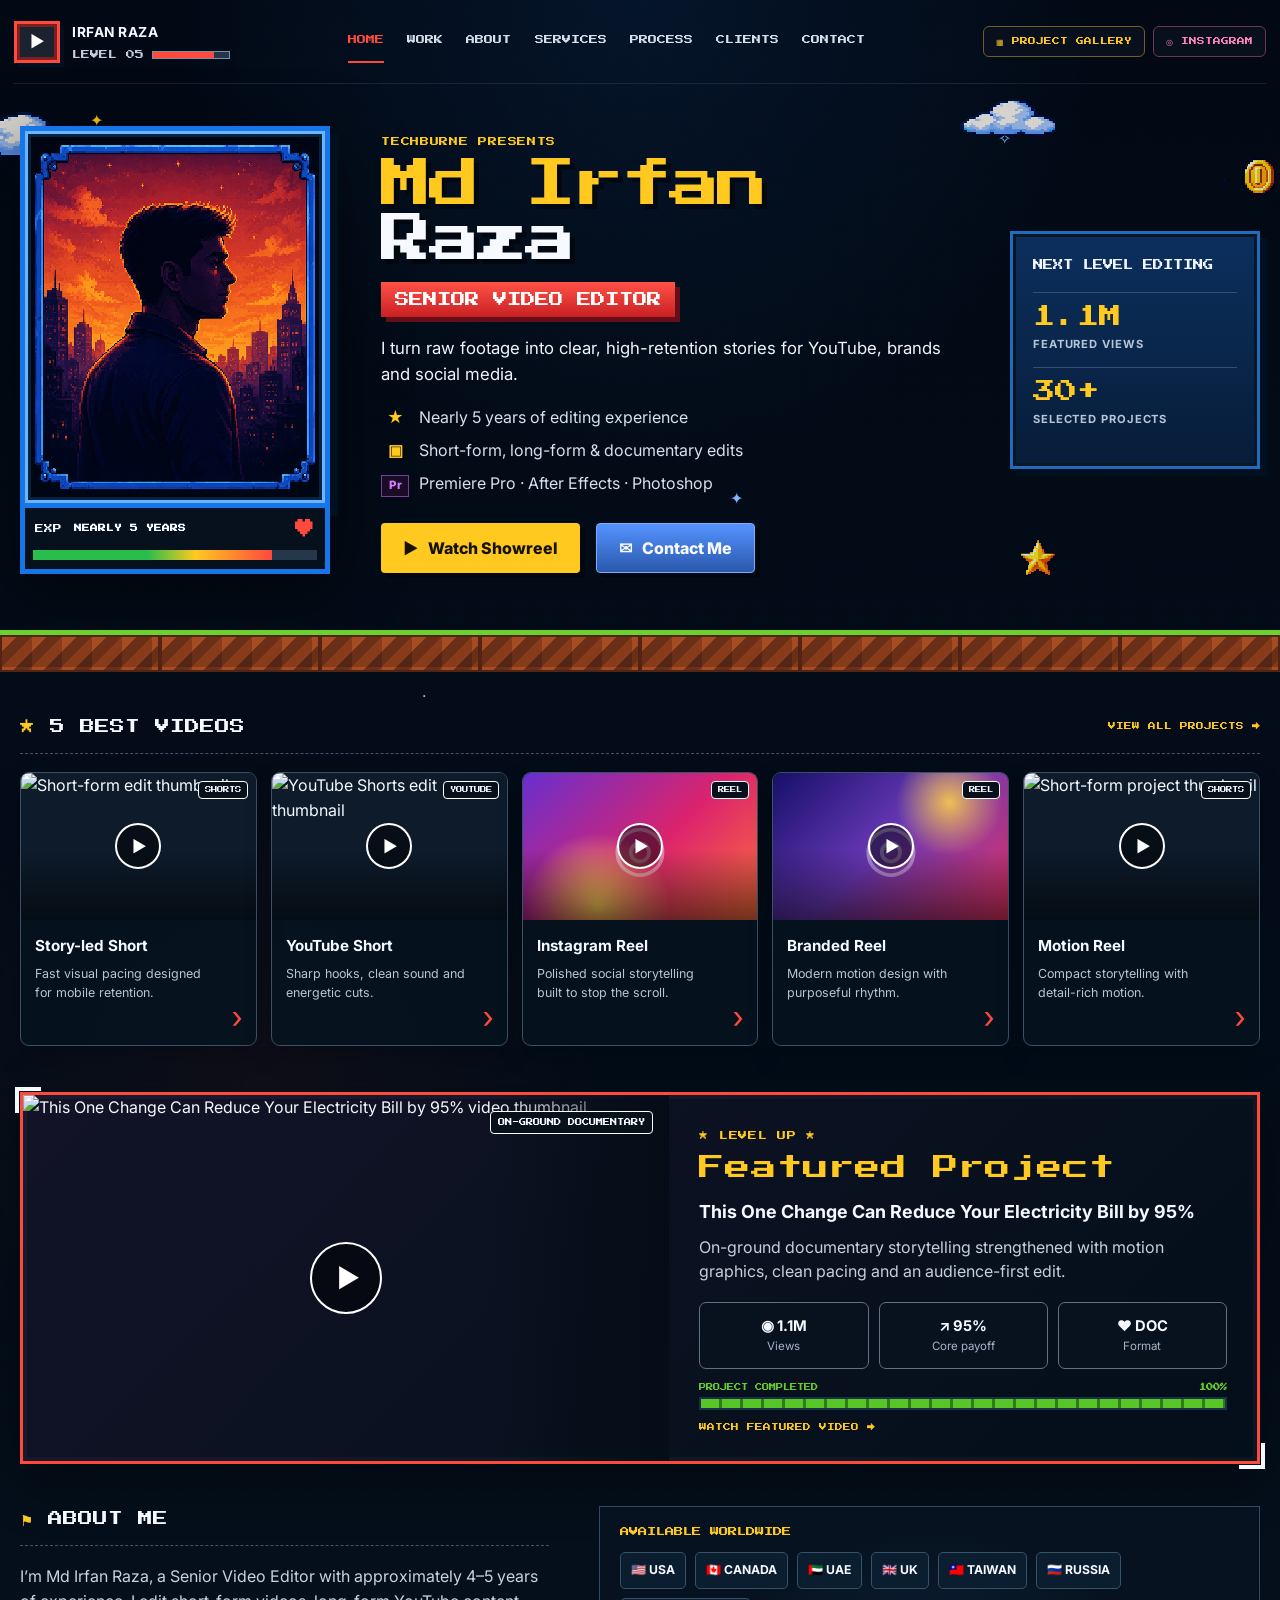
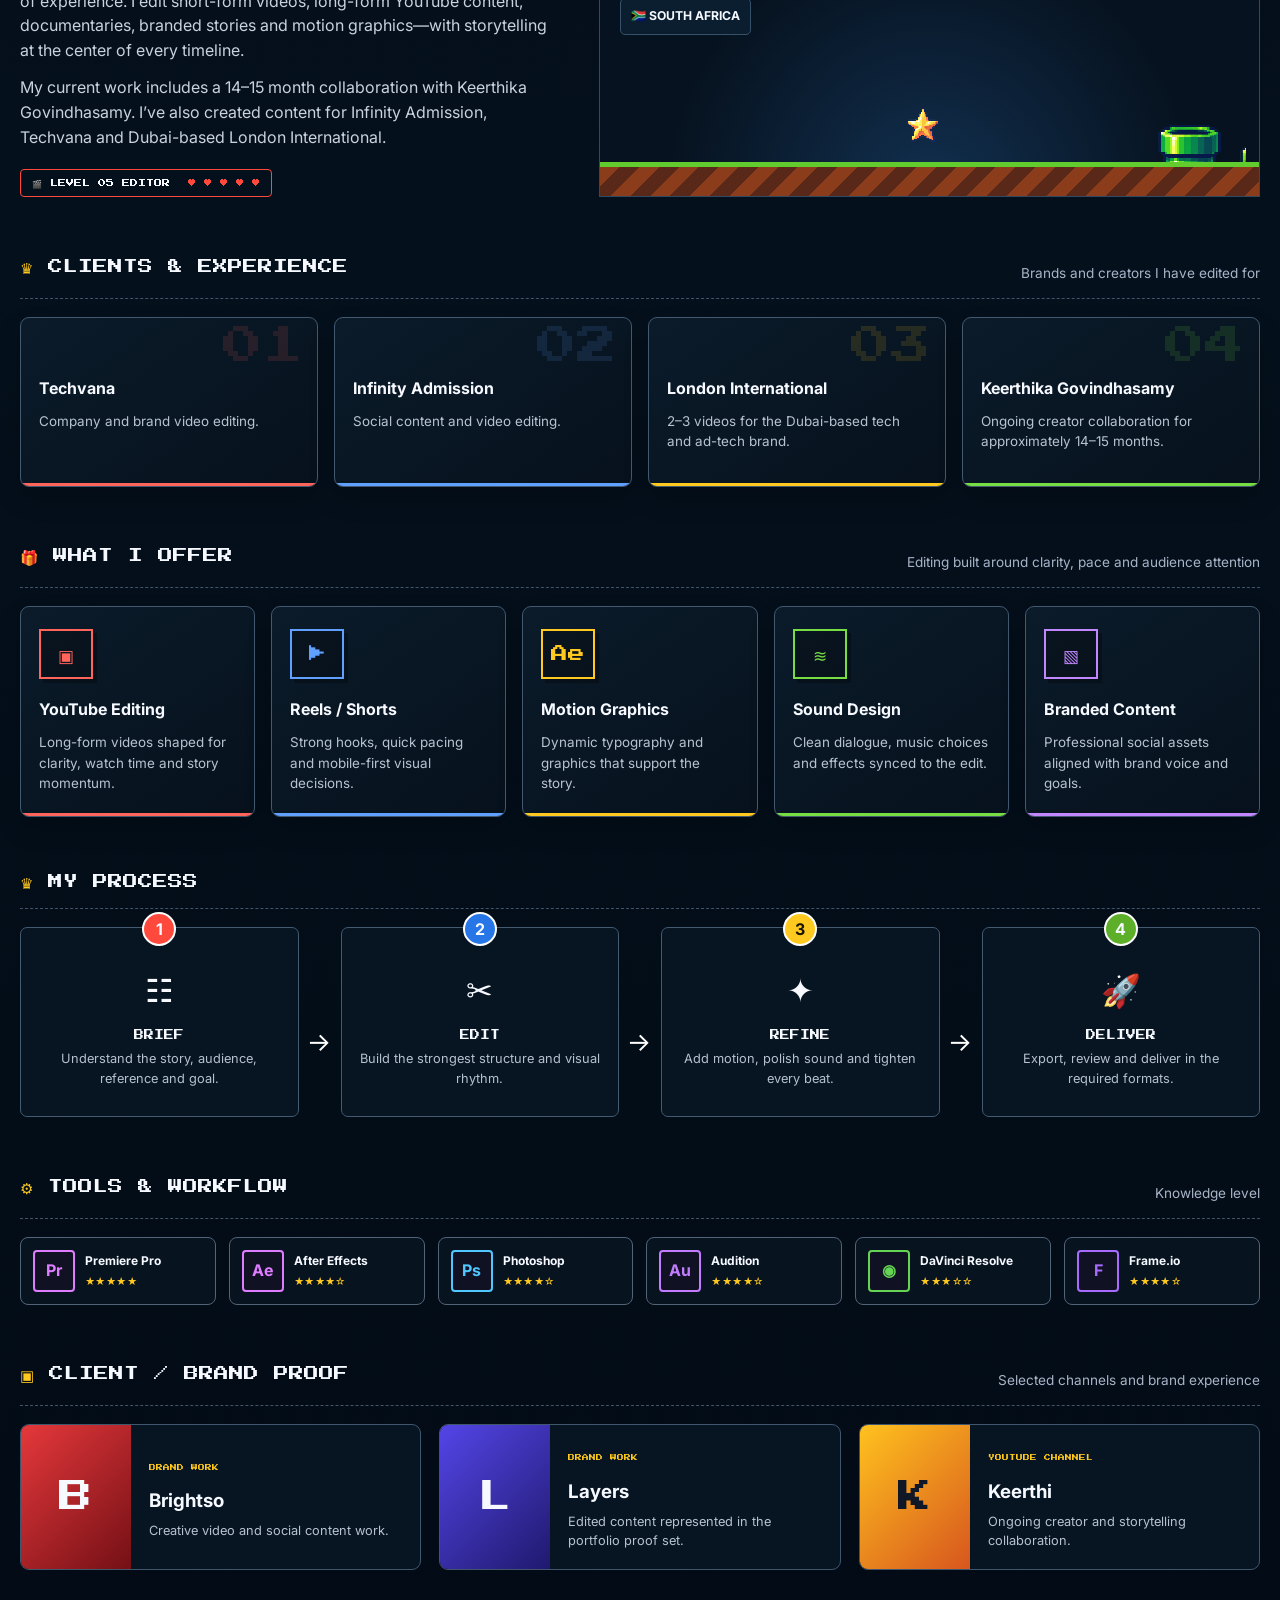
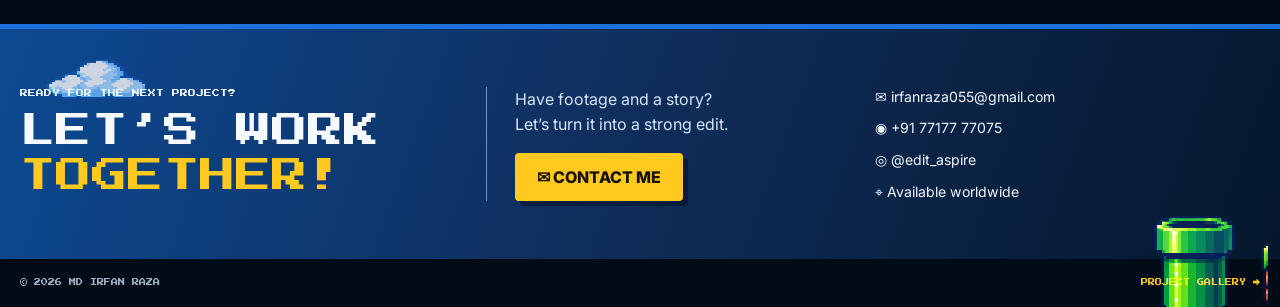
==== index.html @ 606a534c "Add files via upload" ====
<!doctype html>
<html lang="en">
<head>
  <meta charset="utf-8">
  <meta name="viewport" content="width=device-width, initial-scale=1">
  <meta name="description" content="Md Irfan Raza is a Senior Video Editor creating reels, YouTube videos, documentaries, motion graphics and branded social content.">
  <meta name="theme-color" content="#020b17">
  <title>Md Irfan Raza | Senior Video Editor</title>
  <link rel="preconnect" href="https://fonts.googleapis.com">
  <link rel="preconnect" href="https://fonts.gstatic.com" crossorigin>
  <link href="https://fonts.googleapis.com/css2?family=Inter:wght@400;500;600;700;800&family=Press+Start+2P&display=swap" rel="stylesheet">
  <link rel="stylesheet" href="assets/style.css">
</head>
<body>
  <a class="skip-link" href="#main">Skip to content</a>
  <div class="world-sky" aria-hidden="true">
    <span class="twinkle t1">✦</span><span class="twinkle t2">·</span><span class="twinkle t3">✧</span>
    <span class="twinkle t4">·</span><span class="twinkle t5">✦</span><span class="twinkle t6">·</span>
  </div>

  <header class="site-header">
    <a class="brand" href="#home" aria-label="Irfan Raza home">
      <span class="brand-play">▶</span>
      <span><strong>IRFAN RAZA</strong><small>LEVEL 05</small></span>
    </a>
    <button class="menu-toggle" aria-expanded="false" aria-controls="main-nav">MENU</button>
    <nav id="main-nav" class="main-nav" aria-label="Main navigation">
      <a class="active" href="#home">HOME</a>
      <a href="#work">WORK</a>
      <a href="#about">ABOUT</a>
      <a href="#services">SERVICES</a>
      <a href="#process">PROCESS</a>
      <a href="#clients">CLIENTS</a>
      <a href="#contact">CONTACT</a>
    </nav>
    <div class="header-actions">
      <a class="mini-action gallery-action" href="gallery.html">▦ PROJECT GALLERY</a>
      <a class="mini-action instagram-action" href="https://www.instagram.com/edit_aspire/" target="_blank" rel="noreferrer">◎ INSTAGRAM</a>
    </div>
  </header>

  <main id="main">
    <section id="home" class="hero shell">
      <div class="sprite sprite-cloud cloud-one" aria-hidden="true"></div>
      <div class="sprite sprite-cloud cloud-two" aria-hidden="true"></div>
      <div class="sprite sprite-coin coin-one" aria-hidden="true"></div>
      <div class="sprite sprite-star star-one" aria-hidden="true"></div>

      <div class="portrait-card reveal">
        <div class="portrait-image-wrap">
          <img src="assets/irfan-pixel-portrait.png" alt="Pixel art portrait representing Md Irfan Raza">
        </div>
        <div class="portrait-stats">
          <span>EXP</span><strong>NEARLY 5 YEARS</strong><span class="heart">♥</span>
        </div>
        <div class="xp-bar" aria-label="Experience level nearly five years"><span></span></div>
      </div>

      <div class="hero-copy reveal">
        <p class="eyebrow">TECHBURNE PRESENTS</p>
        <h1><span>Md Irfan</span> Raza</h1>
        <p class="role-ribbon">SENIOR VIDEO EDITOR</p>
        <p class="hero-intro">I turn raw footage into clear, high-retention stories for YouTube, brands and social media.</p>
        <ul class="hero-points">
          <li><span>★</span> Nearly 5 years of editing experience</li>
          <li><span>▣</span> Short-form, long-form &amp; documentary edits</li>
          <li><span>Pr</span> Premiere Pro · After Effects · Photoshop</li>
        </ul>
        <div class="hero-buttons">
          <a class="pixel-button yellow" href="#work"><span>▶</span> Watch Showreel</a>
          <a class="pixel-button blue" href="mailto:irfanraza055@gmail.com"><span>✉</span> Contact Me</a>
        </div>
      </div>

      <div class="hero-level reveal" aria-label="Portfolio stats">
        <p>NEXT LEVEL EDITING</p>
        <div><span>1.1M</span><small>FEATURED VIEWS</small></div>
        <div><span>30+</span><small>SELECTED PROJECTS</small></div>
      </div>
    </section>

    <div class="terrain terrain-top" aria-hidden="true">
      <span></span><span></span><span></span><span></span><span></span><span></span><span></span><span></span>
    </div>

    <section id="work" class="section shell">
      <div class="section-heading">
        <h2><span>★</span> 5 BEST VIDEOS</h2>
        <a href="gallery.html">VIEW ALL PROJECTS →</a>
      </div>
      <div class="best-grid">
        <a class="video-card reveal" href="https://youtube.com/shorts/aRD-pvLzmlw?si=k4w1c9iIQy4KylJu" target="_blank" rel="noreferrer">
          <div class="thumb"><img src="https://i.ytimg.com/vi/aRD-pvLzmlw/hqdefault.jpg" alt="Short-form edit thumbnail"><span class="play">▶</span><b>SHORTS</b></div>
          <div class="card-copy"><h3>Story-led Short</h3><p>Fast visual pacing designed for mobile retention.</p><i>›</i></div>
        </a>
        <a class="video-card reveal" href="https://youtube.com/shorts/UuYYLlczrHk?si=r9YstrL61XG8F5Tv" target="_blank" rel="noreferrer">
          <div class="thumb"><img src="https://i.ytimg.com/vi/UuYYLlczrHk/hqdefault.jpg" alt="YouTube Shorts edit thumbnail"><span class="play">▶</span><b>YOUTUBE</b></div>
          <div class="card-copy"><h3>YouTube Short</h3><p>Sharp hooks, clean sound and energetic cuts.</p><i>›</i></div>
        </a>
        <a class="video-card ig-card reveal" href="https://www.instagram.com/p/DQ9zjNdE7Ha/" target="_blank" rel="noreferrer">
          <div class="thumb ig-thumb"><span class="ig-mark">◎</span><span class="play">▶</span><b>REEL</b></div>
          <div class="card-copy"><h3>Instagram Reel</h3><p>Polished social storytelling built to stop the scroll.</p><i>›</i></div>
        </a>
        <a class="video-card ig-card reveal" href="https://www.instagram.com/p/DRKgSUVkyIa/" target="_blank" rel="noreferrer">
          <div class="thumb ig-thumb alt"><span class="ig-mark">◎</span><span class="play">▶</span><b>REEL</b></div>
          <div class="card-copy"><h3>Branded Reel</h3><p>Modern motion design with purposeful rhythm.</p><i>›</i></div>
        </a>
        <a class="video-card reveal" href="https://youtube.com/shorts/NADLANsb6GA?si=zh6XYgSwSGessHRg" target="_blank" rel="noreferrer">
          <div class="thumb"><img src="https://i.ytimg.com/vi/NADLANsb6GA/hqdefault.jpg" alt="Short-form project thumbnail"><span class="play">▶</span><b>SHORTS</b></div>
          <div class="card-copy"><h3>Motion Reel</h3><p>Compact storytelling with detail-rich motion.</p><i>›</i></div>
        </a>
      </div>
    </section>

    <section class="featured shell reveal">
      <a class="featured-media" href="https://youtu.be/m8CQNYvjB_Q?si=EiAkE1hTnUvBaSs6" target="_blank" rel="noreferrer" aria-label="Watch featured project">
        <img src="https://i.ytimg.com/vi/m8CQNYvjB_Q/hqdefault.jpg" alt="This One Change Can Reduce Your Electricity Bill by 95% video thumbnail">
        <span class="big-play">▶</span>
        <b>ON-GROUND DOCUMENTARY</b>
      </a>
      <div class="featured-copy">
        <p class="eyebrow">★ LEVEL UP ★</p>
        <h2>Featured Project</h2>
        <h3>This One Change Can Reduce Your Electricity Bill by 95%</h3>
        <p>On-ground documentary storytelling strengthened with motion graphics, clean pacing and an audience-first edit.</p>
        <div class="featured-stats">
          <div><strong>◉ 1.1M</strong><span>Views</span></div>
          <div><strong>↗ 95%</strong><span>Core payoff</span></div>
          <div><strong>♥ DOC</strong><span>Format</span></div>
        </div>
        <div class="complete-label"><span>PROJECT COMPLETED</span><b>100%</b></div>
        <div class="complete-bar"><span></span></div>
        <a class="text-link" href="https://youtu.be/m8CQNYvjB_Q?si=EiAkE1hTnUvBaSs6" target="_blank" rel="noreferrer">WATCH FEATURED VIDEO →</a>
      </div>
    </section>

    <section id="about" class="about section shell">
      <div class="about-copy reveal">
        <div class="section-heading"><h2><span>⚑</span> ABOUT ME</h2></div>
        <p>I’m Md Irfan Raza, a Senior Video Editor with approximately 4–5 years of experience. I edit short-form videos, long-form YouTube content, documentaries, branded stories and motion graphics—with storytelling at the center of every timeline.</p>
        <p>My current work includes a 14–15 month collaboration with Keerthika Govindhasamy. I’ve also created content for Infinity Admission, Techvana and Dubai-based London International.</p>
        <div class="level-tag">🎬 LEVEL 05 EDITOR <span>♥ ♥ ♥ ♥ ♥</span></div>
      </div>
      <div class="market-panel reveal">
        <p>AVAILABLE WORLDWIDE</p>
        <div class="flag-track">
          <span>🇺🇸 USA</span><span>🇨🇦 CANADA</span><span>🇦🇪 UAE</span><span>🇬🇧 UK</span>
          <span>🇹🇼 TAIWAN</span><span>🇷🇺 RUSSIA</span><span>🇿🇦 SOUTH AFRICA</span>
        </div>
        <div class="mini-world">
          <div class="sprite sprite-star market-star" aria-hidden="true"></div>
          <div class="sprite sprite-pipe market-pipe" aria-hidden="true"></div>
          <div class="ground-strip" aria-hidden="true"></div>
        </div>
      </div>
    </section>

    <section id="clients" class="section shell">
      <div class="section-heading"><h2><span>♛</span> CLIENTS &amp; EXPERIENCE</h2><p>Brands and creators I have edited for</p></div>
      <div class="clients-grid">
        <article class="client-card red reveal"><span>01</span><h3>Techvana</h3><p>Company and brand video editing.</p></article>
        <article class="client-card blue reveal"><span>02</span><h3>Infinity Admission</h3><p>Social content and video editing.</p></article>
        <article class="client-card gold reveal"><span>03</span><h3>London International</h3><p>2–3 videos for the Dubai-based tech and ad-tech brand.</p></article>
        <article class="client-card green reveal"><span>04</span><h3>Keerthika Govindhasamy</h3><p>Ongoing creator collaboration for approximately 14–15 months.</p></article>
      </div>
    </section>

    <section id="services" class="section shell">
      <div class="section-heading"><h2><span>🎁</span> WHAT I OFFER</h2><p>Editing built around clarity, pace and audience attention</p></div>
      <div class="services-grid">
        <article class="service-card red reveal"><span class="service-icon">▣</span><h3>YouTube Editing</h3><p>Long-form videos shaped for clarity, watch time and story momentum.</p></article>
        <article class="service-card blue reveal"><span class="service-icon">▶</span><h3>Reels / Shorts</h3><p>Strong hooks, quick pacing and mobile-first visual decisions.</p></article>
        <article class="service-card yellow reveal"><span class="service-icon">Ae</span><h3>Motion Graphics</h3><p>Dynamic typography and graphics that support the story.</p></article>
        <article class="service-card green reveal"><span class="service-icon">≋</span><h3>Sound Design</h3><p>Clean dialogue, music choices and effects synced to the edit.</p></article>
        <article class="service-card purple reveal"><span class="service-icon">▧</span><h3>Branded Content</h3><p>Professional social assets aligned with brand voice and goals.</p></article>
      </div>
    </section>

    <section id="process" class="section shell">
      <div class="section-heading"><h2><span>♛</span> MY PROCESS</h2></div>
      <div class="process-grid">
        <article class="process-card reveal"><b>1</b><span>☷</span><h3>BRIEF</h3><p>Understand the story, audience, reference and goal.</p></article>
        <article class="process-card reveal"><b>2</b><span>✂</span><h3>EDIT</h3><p>Build the strongest structure and visual rhythm.</p></article>
        <article class="process-card reveal"><b>3</b><span>✦</span><h3>REFINE</h3><p>Add motion, polish sound and tighten every beat.</p></article>
        <article class="process-card reveal"><b>4</b><span>🚀</span><h3>DELIVER</h3><p>Export, review and deliver in the required formats.</p></article>
      </div>
    </section>

    <section class="section tools shell">
      <div class="section-heading"><h2><span>⚙</span> TOOLS &amp; WORKFLOW</h2><p>Knowledge level</p></div>
      <div class="tools-grid">
        <article><b class="pr">Pr</b><span><strong>Premiere Pro</strong><small>★★★★★</small></span></article>
        <article><b class="ae">Ae</b><span><strong>After Effects</strong><small>★★★★☆</small></span></article>
        <article><b class="ps">Ps</b><span><strong>Photoshop</strong><small>★★★★☆</small></span></article>
        <article><b class="au">Au</b><span><strong>Audition</strong><small>★★★★☆</small></span></article>
        <article><b class="dr">◉</b><span><strong>DaVinci Resolve</strong><small>★★★☆☆</small></span></article>
        <article><b class="fr">F</b><span><strong>Frame.io</strong><small>★★★★☆</small></span></article>
      </div>
    </section>

    <section class="section proof shell">
      <div class="section-heading"><h2><span>▣</span> CLIENT / BRAND PROOF</h2><p>Selected channels and brand experience</p></div>
      <div class="proof-grid">
        <article class="proof-card reveal"><div class="proof-art brightso">B</div><div><span>BRAND WORK</span><h3>Brightso</h3><p>Creative video and social content work.</p></div></article>
        <article class="proof-card reveal"><div class="proof-art layers">L</div><div><span>BRAND WORK</span><h3>Layers</h3><p>Edited content represented in the portfolio proof set.</p></div></article>
        <a class="proof-card reveal" href="https://www.youtube.com/@KeerthikaGovindhasamy" target="_blank" rel="noreferrer"><div class="proof-art keerthi">K</div><div><span>YOUTUBE CHANNEL</span><h3>Keerthi</h3><p>Ongoing creator and storytelling collaboration.</p></div></a>
      </div>
    </section>
  </main>

  <footer id="contact" class="footer">
    <div class="sprite sprite-cloud footer-cloud" aria-hidden="true"></div>
    <div class="sprite sprite-pipe footer-pipe" aria-hidden="true"></div>
    <div class="footer-inner shell">
      <div><p>READY FOR THE NEXT PROJECT?</p><h2>LET’S WORK<br><span>TOGETHER!</span></h2></div>
      <div class="footer-cta"><p>Have footage and a story?<br>Let’s turn it into a strong edit.</p><a class="pixel-button yellow" href="mailto:irfanraza055@gmail.com">✉ CONTACT ME</a></div>
      <address>
        <a href="mailto:irfanraza055@gmail.com">✉ irfanraza055@gmail.com</a>
        <a href="https://wa.me/917717777075" target="_blank" rel="noreferrer">◉ +91 77177 77075</a>
        <a href="https://www.instagram.com/edit_aspire/" target="_blank" rel="noreferrer">◎ @edit_aspire</a>
        <span>⌖ Available worldwide</span>
      </address>
    </div>
    <div class="footer-base"><span>© <span id="year"></span> MD IRFAN RAZA</span><a href="gallery.html">PROJECT GALLERY →</a></div>
  </footer>

  <script src="assets/app.js"></script>
</body>
</html>
---- assets/style.css ----
@import url('https://fonts.googleapis.com/css2?family=Inter:wght@400;500;600;700;800&family=Press+Start+2P&display=swap');

:root {
  --ink: #f6f9ff;
  --muted: #a7b4c7;
  --bg: #020914;
  --panel: #071522;
  --panel-2: #091b2b;
  --line: #29415a;
  --red: #ff493d;
  --yellow: #ffc91f;
  --blue: #3f86ff;
  --green: #62cc2e;
  --purple: #b06cff;
  --pixel: 'Press Start 2P', 'Courier New', monospace;
  --sans: 'Inter', Arial, sans-serif;
  --shadow: 0 16px 50px rgba(0, 0, 0, .42);
}

* { box-sizing: border-box; }

html { scroll-behavior: smooth; }

body {
  margin: 0;
  min-width: 320px;
  color: var(--ink);
  background:
    radial-gradient(circle at 50% 0, rgba(20, 83, 148, .16), transparent 29rem),
    radial-gradient(circle at 20% 31%, rgba(255, 66, 55, .05), transparent 22rem),
    linear-gradient(180deg, #020915 0%, #04101c 52%, #020a14 100%);
  font-family: var(--sans);
  font-size: 16px;
  line-height: 1.55;
  overflow-x: hidden;
}

body::before {
  content: '';
  position: fixed;
  inset: 0;
  pointer-events: none;
  opacity: .18;
  background-image:
    linear-gradient(rgba(90, 132, 178, .08) 1px, transparent 1px),
    linear-gradient(90deg, rgba(90, 132, 178, .08) 1px, transparent 1px);
  background-size: 32px 32px;
  mask-image: linear-gradient(to bottom, black, transparent 82%);
}

a { color: inherit; text-decoration: none; }
img { display: block; max-width: 100%; }
button, a { -webkit-tap-highlight-color: transparent; }

.skip-link {
  position: fixed;
  left: 1rem;
  top: -5rem;
  z-index: 100;
  background: var(--yellow);
  color: #08101b;
  padding: .75rem 1rem;
  font-weight: 800;
}

.skip-link:focus { top: 1rem; }

.shell { width: min(1240px, calc(100% - 40px)); margin-inline: auto; }

.world-sky { position: fixed; inset: 0; pointer-events: none; z-index: 0; overflow: hidden; }
.twinkle { position: absolute; color: #7eb6ff; animation: twinkle 2.4s steps(2) infinite; }
.t1 { left: 7%; top: 12%; color: var(--yellow); }.t2 { left: 21%; top: 20%; }.t3 { left: 78%; top: 14%; }
.t4 { left: 91%; top: 37%; color: var(--yellow); }.t5 { left: 57%; top: 54%; }.t6 { left: 33%; top: 76%; }

.site-header {
  width: min(1380px, calc(100% - 28px));
  min-height: 84px;
  margin: 0 auto;
  padding: 14px 0;
  display: flex;
  align-items: center;
  gap: 26px;
  position: relative;
  z-index: 20;
  border-bottom: 1px solid rgba(92, 126, 163, .2);
}

.brand { display: flex; align-items: center; gap: 12px; flex: 0 0 auto; }
.brand-play {
  width: 46px; height: 42px; display: grid; place-items: center;
  border: 3px solid var(--red); color: white; background: #1b2230;
  box-shadow: inset 0 0 0 3px #7c1f21, 4px 4px 0 #001020;
}
.brand strong { font-size: .86rem; display: block; letter-spacing: .04em; }
.brand small { color: #c3cfde; display: block; font: .55rem/1.4 var(--pixel); margin-top: 5px; }
.brand small::after { content: ''; display: inline-block; width: 76px; height: 6px; margin-left: 8px; background: linear-gradient(90deg, var(--red) 80%, #25364b 80%); border: 1px solid #7890a5; }

.main-nav { display: flex; align-items: center; justify-content: center; gap: clamp(14px, 1.8vw, 28px); flex: 1; }
.main-nav a { font: .56rem/1 var(--pixel); color: #d7dfeb; padding-block: 16px; border-bottom: 2px solid transparent; transition: color .2s, border-color .2s; }
.main-nav a:hover, .main-nav a.active { color: var(--red); border-bottom-color: var(--red); }

.header-actions { display: flex; gap: 8px; }
.mini-action { border: 1px solid #3f5570; border-radius: 6px; padding: 11px 12px; font: .48rem/1 var(--pixel); white-space: nowrap; background: #07101c; }
.gallery-action { color: var(--yellow); border-color: #735d22; }.instagram-action { color: #ff84ba; border-color: #6f3654; }
.mini-action:hover { transform: translateY(-2px); filter: brightness(1.25); }
.menu-toggle { display: none; }

.hero {
  position: relative;
  z-index: 2;
  min-height: 510px;
  display: grid;
  grid-template-columns: 310px minmax(0, 1fr) 250px;
  align-items: center;
  gap: clamp(28px, 4vw, 60px);
  padding-block: 42px 56px;
}

.portrait-card { position: relative; filter: drop-shadow(0 18px 32px rgba(0,0,0,.5)); }
.portrait-image-wrap { border: 5px solid #1675e9; background: #062340; padding: 6px; box-shadow: inset 0 0 0 3px #6bb4ff, 8px 8px 0 #01101f; }
.portrait-image-wrap img { width: 100%; aspect-ratio: 4 / 5; object-fit: cover; image-rendering: pixelated; }
.portrait-stats { display: flex; align-items: center; gap: 12px; padding: 11px 10px 6px; border-inline: 5px solid #1675e9; background: #07111e; font: .54rem/1 var(--pixel); }
.portrait-stats strong { font-size: .48rem; flex: 1; }.heart { color: var(--red); font-size: 1.25rem; }
.xp-bar { border: 5px solid #1675e9; border-top: 0; padding: 5px 8px 9px; background: #07111e; }
.xp-bar::before { content: ' '; display: block; height: 10px; background: #26374b; }
.xp-bar span { display: block; height: 10px; width: 84%; margin-top: -10px; background: linear-gradient(90deg, #29bd4b 0 48%, var(--yellow) 68%, var(--red) 100%); }

.hero-copy { position: relative; z-index: 2; }
.eyebrow { color: var(--yellow); font: .56rem/1.4 var(--pixel); letter-spacing: .08em; }
.hero-copy h1 { margin: 10px 0 14px; font: clamp(2.2rem, 4vw, 4.05rem)/1.07 var(--pixel); letter-spacing: -.06em; text-shadow: 5px 5px 0 rgba(0,0,0,.45); }
.hero-copy h1 span { display: block; color: var(--yellow); }
.role-ribbon { display: inline-block; margin: 0 0 18px; padding: 10px 14px 8px; color: #fff; background: linear-gradient(#ff5147, #c92023); box-shadow: 5px 5px 0 #650e18; font: clamp(.64rem, 1.2vw, .9rem)/1.2 var(--pixel); }
.hero-intro { max-width: 650px; margin: 0 0 18px; color: #f1f5fb; font-size: 1.05rem; }
.hero-points { padding: 0; margin: 0 0 26px; list-style: none; display: grid; gap: 8px; color: #d7e1ed; }
.hero-points li span { display: inline-grid; place-items: center; width: 28px; margin-right: 6px; color: var(--yellow); font-weight: 800; }
.hero-points li:nth-child(3) span { color: #d97bff; background: #1a0b26; border: 1px solid #734290; font-size: .72rem; height: 22px; }
.hero-buttons { display: flex; flex-wrap: wrap; gap: 16px; }
.pixel-button { display: inline-flex; min-height: 46px; align-items: center; justify-content: center; gap: 10px; padding: 12px 22px; border: 0; border-radius: 4px; font-weight: 800; box-shadow: 5px 5px 0 rgba(0,0,0,.35); transition: transform .18s, filter .18s; }
.pixel-button:hover { transform: translate(-1px, -2px); filter: brightness(1.08); }.pixel-button:active { transform: translate(3px, 3px); box-shadow: 2px 2px 0 rgba(0,0,0,.35); }
.pixel-button.yellow { color: #171100; background: var(--yellow); }.pixel-button.blue { background: linear-gradient(#5593ff, #2a58ad); border: 1px solid #78adff; }

.hero-level { border: 3px solid #216bbf; background: linear-gradient(180deg, #0c2f5e, #071d38); padding: 24px 20px; box-shadow: inset 0 0 0 3px #0a1525, 7px 7px 0 #001020; }
.hero-level > p { margin: 0 0 18px; color: #f1f5ff; font: .65rem/1.5 var(--pixel); }
.hero-level > div { padding: 13px 0; border-top: 1px solid #315278; }
.hero-level span { display: block; color: var(--yellow); font: 1.4rem/1 var(--pixel); }
.hero-level small { display: block; margin-top: 8px; color: #b6c6d8; font-size: .7rem; font-weight: 700; letter-spacing: .08em; }

.sprite { background-image: url('game-sprites.png'); background-repeat: no-repeat; background-size: 300% 200%; image-rendering: pixelated; mix-blend-mode: screen; pointer-events: none; }
.sprite-cloud { background-position: 0 0; }.sprite-coin { background-position: 50% 0; }.sprite-star { background-position: 100% 0; }.sprite-pipe { background-position: 0 100%; }.sprite-platform { background-position: 50% 100%; }.sprite-question { background-position: 100% 100%; }
.cloud-one, .cloud-two, .coin-one, .star-one { position: absolute; z-index: -1; opacity: .85; }
.cloud-one { width: 126px; height: 78px; top: 12px; left: -72px; animation: float 7s ease-in-out infinite; }
.cloud-two { width: 105px; height: 64px; top: 2px; right: 205px; animation: float 9s ease-in-out -2s infinite; }
.coin-one { width: 64px; height: 64px; top: 60px; right: -28px; animation: coin 3.2s ease-in-out infinite; }
.star-one { width: 56px; height: 56px; bottom: 44px; right: 196px; animation: twinkle 1.8s steps(2) infinite; }

.terrain { position: relative; z-index: 3; height: 42px; display: grid; grid-template-columns: repeat(8, 1fr); overflow: hidden; border-top: 5px solid #6ad12e; background: #10250e; }
.terrain span { border: 2px solid #522414; background: linear-gradient(135deg, #a64c22 0 25%, #693017 25% 50%, #873b1b 50% 75%, #552515 75%); background-size: 30px 30px; }

.section { position: relative; z-index: 2; padding-block: 42px 10px; }
.section-heading { min-height: 40px; display: flex; align-items: center; gap: 14px; margin-bottom: 18px; border-bottom: 1px dashed #41546a; }
.section-heading h2 { margin: 0; padding: 0 0 13px; font: clamp(.72rem, 1.2vw, .92rem)/1.4 var(--pixel); }
.section-heading h2 span { color: var(--yellow); }.section-heading > p { color: var(--muted); margin-left: auto; font-size: .85rem; }
.section-heading > a { margin-left: auto; padding: 0 0 13px; color: var(--yellow); font: .48rem/1 var(--pixel); }

.best-grid { display: grid; grid-template-columns: repeat(5, minmax(0, 1fr)); gap: 14px; }
.video-card { min-width: 0; overflow: hidden; background: rgba(6, 19, 31, .9); border: 1px solid #3a5064; border-radius: 9px; box-shadow: 0 10px 25px rgba(0,0,0,.25); transition: transform .2s, border-color .2s; }
.video-card:hover { transform: translateY(-5px); border-color: var(--red); }
.thumb { position: relative; aspect-ratio: 16/10; overflow: hidden; background: #0d1b2b; }
.thumb img { width: 100%; height: 100%; object-fit: cover; transition: transform .35s; }.video-card:hover .thumb img { transform: scale(1.05); }
.thumb::after { content: ''; position: absolute; inset: 0; background: linear-gradient(transparent 52%, rgba(0,0,0,.55)); }
.thumb b { position: absolute; z-index: 2; top: 8px; right: 8px; padding: 5px 6px; border: 1px solid #fff; border-radius: 4px; background: #07111b; font: .4rem/1 var(--pixel); }
.play, .big-play { position: absolute; z-index: 3; inset: 50% auto auto 50%; translate: -50% -50%; display: grid; place-items: center; border-radius: 50%; color: white; border: 2px solid white; background: rgba(0,0,0,.48); }
.play { width: 46px; height: 46px; font-size: 1rem; padding-left: 3px; }.big-play { width: 72px; height: 72px; font-size: 1.6rem; padding-left: 5px; }
.ig-thumb { display: grid; place-items: center; background: radial-gradient(circle at 32% 90%, #ffcf58, transparent 35%), linear-gradient(135deg, #672fd0, #db236d 55%, #ff723c); }
.ig-thumb.alt { background: radial-gradient(circle at 75% 20%, #efbe54, transparent 25%), linear-gradient(135deg, #151068, #6938b6 48%, #ec3562); }
.ig-mark { font: 4rem/1 var(--sans); opacity: .42; }
.card-copy { position: relative; min-height: 125px; padding: 14px 36px 15px 14px; }.card-copy h3 { margin: 0 0 8px; font-size: .95rem; }.card-copy p { margin: 0; color: #b9c4d1; font-size: .78rem; line-height: 1.5; }.card-copy i { position: absolute; right: 14px; bottom: 12px; color: var(--red); font: 2rem/1 var(--sans); }

.featured { position: relative; z-index: 2; display: grid; grid-template-columns: 1.1fr 1fr; min-height: 345px; margin-top: 36px; border: 3px solid var(--red); background: linear-gradient(135deg, rgba(19, 20, 39, .96), rgba(3, 15, 27, .98)); box-shadow: inset 0 0 0 4px rgba(255,255,255,.03), var(--shadow); }
.featured::before, .featured::after { content: ''; position: absolute; width: 22px; height: 22px; border-color: var(--yellow); }.featured::before { left: -8px; top: -8px; border-left: 4px solid; border-top: 4px solid; }.featured::after { right: -8px; bottom: -8px; border-right: 4px solid; border-bottom: 4px solid; }
.featured-media { position: relative; min-height: 340px; overflow: hidden; }.featured-media img { width: 100%; height: 100%; object-fit: cover; }.featured-media::after { content: ''; position: absolute; inset: 0; background: linear-gradient(90deg, transparent 72%, rgba(4,12,22,.9)); }
.featured-media b { position: absolute; z-index: 3; top: 16px; right: 16px; padding: 7px; background: #07111a; border: 1px solid white; border-radius: 4px; font: .45rem/1 var(--pixel); }
.featured-copy { padding: 26px 30px 23px; }.featured-copy h2 { color: var(--yellow); margin: 5px 0 16px; font: clamp(1.1rem, 2vw, 1.75rem)/1.3 var(--pixel); }.featured-copy h3 { margin: 0 0 10px; font-size: 1.12rem; line-height: 1.35; }.featured-copy > p:not(.eyebrow) { color: #c6d0dc; margin: 0 0 18px; }
.featured-stats { display: grid; grid-template-columns: repeat(3, 1fr); gap: 10px; }.featured-stats div { padding: 12px 8px; text-align: center; border: 1px solid #607184; border-radius: 7px; background: #07121e; }.featured-stats strong, .featured-stats span { display: block; }.featured-stats strong { font-size: .92rem; }.featured-stats span { color: var(--muted); font-size: .72rem; }
.complete-label { display: flex; justify-content: space-between; margin: 15px 0 6px; color: var(--green); font: .45rem/1 var(--pixel); }.complete-bar { height: 13px; padding: 2px; background: #183147; }.complete-bar span { display: block; height: 100%; background: repeating-linear-gradient(90deg, #57c626 0 18px, #307c1a 18px 21px); }.text-link { display: inline-block; margin-top: 14px; color: var(--yellow); font: .48rem/1 var(--pixel); }

.about { display: grid; grid-template-columns: 1fr 1.25fr; gap: 50px; align-items: stretch; }
.about-copy p { color: #c9d2dd; margin: 0 0 12px; }.level-tag { display: inline-flex; flex-wrap: wrap; gap: 18px; margin-top: 8px; padding: 9px 11px; border: 1px solid var(--red); border-radius: 4px; font: .5rem/1 var(--pixel); }.level-tag span { color: var(--red); }
.market-panel { overflow: hidden; position: relative; min-height: 220px; padding: 20px 20px 0; border: 1px solid #304964; background: radial-gradient(circle at 50% 100%, rgba(40, 103, 170, .35), transparent 60%), #06121f; }
.market-panel > p { margin: 0 0 16px; color: var(--yellow); font: .58rem/1 var(--pixel); }.flag-track { display: flex; flex-wrap: wrap; gap: 9px; position: relative; z-index: 2; }.flag-track span { padding: 8px 10px; background: #0b1e30; border: 1px solid #36526b; border-radius: 5px; font-size: .76rem; font-weight: 700; animation: flag 3s ease-in-out infinite; }.flag-track span:nth-child(even) { animation-delay: -1.2s; }
.mini-world { height: 105px; position: absolute; inset: auto 0 0; }.market-star { position: absolute; width: 50px; height: 50px; left: 45%; top: 9px; }.market-pipe { position: absolute; width: 100px; height: 100px; right: 2%; bottom: -24px; }.ground-strip { position: absolute; left: 0; right: 0; bottom: 0; height: 34px; border-top: 5px solid var(--green); background: repeating-linear-gradient(135deg, #8b3c1b 0 14px, #5a2818 14px 28px); }

.clients-grid, .services-grid { display: grid; gap: 16px; }.clients-grid { grid-template-columns: repeat(4, 1fr); }.services-grid { grid-template-columns: repeat(5, 1fr); }
.client-card, .service-card { position: relative; min-height: 170px; padding: 22px 18px; background: linear-gradient(145deg, #0b1b2a, #06111c); border: 1px solid #42596f; border-radius: 9px; overflow: hidden; box-shadow: 0 12px 25px rgba(0,0,0,.18); }
.client-card::after, .service-card::after { content: ''; position: absolute; inset: auto 0 0; height: 3px; background: currentColor; }.client-card > span { position: absolute; right: 14px; top: 8px; opacity: .12; font: 2.5rem/1 var(--pixel); }.client-card h3, .service-card h3 { margin: 36px 0 10px; font-size: 1rem; }.client-card p, .service-card p { margin: 0; color: #b8c3d0; font-size: .84rem; }
.client-card.red, .service-card.red { color: #ff655b; }.client-card.blue, .service-card.blue { color: #60a0ff; }.client-card.gold, .service-card.yellow { color: var(--yellow); }.client-card.green, .service-card.green { color: #76de42; }.service-card.purple { color: #c286ff; }
.client-card p, .client-card h3, .service-card p, .service-card h3 { color: var(--ink); }.client-card p, .service-card p { color: #b8c3d0; }
.service-icon { display: grid; place-items: center; width: 54px; height: 50px; color: currentColor; border: 2px solid currentColor; background: rgba(0,0,0,.25); font: 1.05rem/1 var(--pixel); box-shadow: 4px 4px 0 rgba(0,0,0,.3); }.service-card h3 { margin-top: 18px; }

.process-grid { display: grid; grid-template-columns: repeat(4, 1fr); gap: 42px; }
.process-card { position: relative; min-height: 190px; text-align: center; padding: 28px 16px 18px; border: 1px solid #435a71; border-radius: 7px; background: #071522; }.process-card:not(:last-child)::after { content: '→'; position: absolute; right: -33px; top: 50%; color: white; font-size: 1.6rem; }.process-card b { position: absolute; top: -16px; left: 50%; translate: -50%; display: grid; place-items: center; width: 34px; height: 34px; border-radius: 50%; background: var(--red); border: 2px solid white; }.process-card:nth-child(2) b { background: #2676e8; }.process-card:nth-child(3) b { color: #161300; background: var(--yellow); }.process-card:nth-child(4) b { background: #5daf29; }.process-card > span { display: block; margin: 10px 0 15px; font-size: 2rem; }.process-card h3 { margin: 0 0 8px; font: .62rem/1 var(--pixel); }.process-card p { margin: 0; color: #b5c1cd; font-size: .8rem; }

.tools-grid { display: grid; grid-template-columns: repeat(6, 1fr); gap: 13px; }.tools-grid article { display: flex; align-items: center; gap: 10px; padding: 12px; border: 1px solid #526478; border-radius: 8px; background: #07131f; }.tools-grid b { display: grid; place-items: center; width: 42px; height: 42px; flex: 0 0 auto; border: 2px solid currentColor; border-radius: 4px; background: #111124; }.tools-grid strong, .tools-grid small { display: block; }.tools-grid strong { font-size: .75rem; }.tools-grid small { margin-top: 4px; color: var(--yellow); letter-spacing: .04em; font-size: .62rem; }.tools-grid .pr,.tools-grid .ae { color: #de7dff; }.tools-grid .ps { color: #50c8ff; }.tools-grid .au { color: #c37cff; }.tools-grid .dr { color: #65d455; }.tools-grid .fr { color: #a76cff; }

.proof { padding-bottom: 54px; }.proof-grid { display: grid; grid-template-columns: repeat(3, 1fr); gap: 18px; }.proof-card { display: grid; grid-template-columns: 110px 1fr; align-items: center; min-height: 145px; overflow: hidden; border: 1px solid #40566d; border-radius: 9px; background: #071522; transition: transform .2s, border-color .2s; }.proof-card:hover { transform: translateY(-3px); border-color: var(--yellow); }.proof-art { align-self: stretch; display: grid; place-items: center; font: 2.1rem/1 var(--pixel); }.brightso { background: linear-gradient(135deg,#e5383b,#741015); }.layers { background: linear-gradient(135deg,#5345e7,#20196e); }.keerthi { background: linear-gradient(135deg,#ffc21e,#d7561e); color: #101827; }.proof-card > div:last-child { padding: 18px; }.proof-card span { color: var(--yellow); font: .42rem/1 var(--pixel); }.proof-card h3 { margin: 9px 0 6px; }.proof-card p { margin: 0; color: #b6c2ce; font-size: .8rem; }

.footer { position: relative; z-index: 3; overflow: hidden; background: linear-gradient(110deg, #0c4a93 0%, #102e5c 47%, #04172b 100%); border-top: 5px solid #1c71db; }.footer-inner { min-height: 230px; display: grid; grid-template-columns: 1.1fr .9fr 1fr; align-items: center; gap: 42px; position: relative; z-index: 2; padding-block: 34px; }.footer-inner > div:first-child p { margin: 0 0 12px; font: .48rem/1 var(--pixel); }.footer h2 { margin: 0; font: clamp(1.35rem, 2.8vw, 2.4rem)/1.25 var(--pixel); }.footer h2 span { color: var(--yellow); }.footer-cta { border-left: 1px solid #6697cf; padding-left: 28px; }.footer-cta p { color: #d7e7fa; margin: 0 0 16px; }.footer address { display: grid; gap: 10px; font-style: normal; }.footer address a, .footer address span { font-size: .88rem; }.footer address a:hover { color: var(--yellow); }.footer-base { min-height: 48px; display: flex; align-items: center; justify-content: space-between; gap: 20px; padding: 10px max(20px, calc((100% - 1240px)/2)); background: #020c17; color: #9eb0c6; font: .44rem/1.4 var(--pixel); }.footer-base a { color: var(--yellow); }.footer-cloud { position: absolute; z-index: 1; width: 110px; height: 70px; left: 35px; top: 15px; opacity: .8; }.footer-pipe { position: absolute; z-index: 1; width: 130px; height: 130px; right: 12px; bottom: -32px; }

.reveal { opacity: 0; transform: translateY(18px); transition: opacity .55s ease, transform .55s ease; }.reveal.visible { opacity: 1; transform: translateY(0); }

/* Project gallery */
.gallery-page .site-header { position: sticky; top: 0; background: rgba(2,9,20,.92); backdrop-filter: blur(12px); }
.gallery-hero { position: relative; z-index: 2; padding: 80px 0 50px; text-align: center; }.gallery-hero .eyebrow { margin-bottom: 20px; }.gallery-hero h1 { max-width: 860px; margin: 0 auto 20px; font: clamp(1.8rem, 5vw, 4.1rem)/1.25 var(--pixel); }.gallery-hero h1 span { color: var(--yellow); }.gallery-hero > p:last-of-type { max-width: 690px; margin: 0 auto; color: #bac7d7; font-size: 1.05rem; }.gallery-counts { display: flex; justify-content: center; gap: 12px; margin-top: 28px; }.gallery-counts span { padding: 10px 14px; border: 1px solid #405a74; border-radius: 6px; background: #071522; font: .5rem/1 var(--pixel); }.gallery-counts b { color: var(--yellow); }
.gallery-section { position: relative; z-index: 2; padding-bottom: 55px; }.gallery-grid { display: grid; grid-template-columns: repeat(4, 1fr); gap: 18px; }.gallery-grid.reels { grid-template-columns: repeat(5, 1fr); }.gallery-item { overflow: hidden; border: 1px solid #3b5167; border-radius: 9px; background: #071522; transition: transform .2s, border-color .2s; }.gallery-item:hover { transform: translateY(-5px); border-color: var(--yellow); }.gallery-item .thumb { aspect-ratio: 16/10; }.gallery-item .meta { display: flex; justify-content: space-between; align-items: center; min-height: 58px; padding: 12px 13px; }.gallery-item h3 { margin: 0; font-size: .86rem; }.gallery-item .meta span { color: var(--red); font-size: 1.4rem; }.gallery-back { display: inline-flex; margin-top: 28px; }

@keyframes twinkle { 0%,100% { opacity: .25; transform: scale(.75); } 50% { opacity: 1; transform: scale(1.15); } }
@keyframes float { 0%,100% { transform: translateY(0); } 50% { transform: translateY(12px); } }
@keyframes coin { 0%,100% { transform: translateY(0) rotateY(0); } 50% { transform: translateY(10px) rotateY(35deg); } }
@keyframes flag { 0%,100% { transform: translateY(0); } 50% { transform: translateY(-4px); } }

@media (prefers-reduced-motion: reduce) {
  html { scroll-behavior: auto; }
  *, *::before, *::after { animation-duration: .01ms !important; animation-iteration-count: 1 !important; transition-duration: .01ms !important; }
  .reveal { opacity: 1; transform: none; }
}

@media (max-width: 1260px) {
  .site-header { gap: 16px; }
  .mini-action { padding-inline: 9px; }
  .main-nav { gap: 14px; }
  .tools-grid { grid-template-columns: repeat(3, 1fr); }
}

@media (max-width: 1100px) {
  .header-actions { margin-left: auto; }
  .main-nav { display: none; position: absolute; inset: 79px 0 auto; padding: 20px; flex-direction: column; align-items: stretch; background: rgba(3,12,23,.98); border: 1px solid #30465f; }
  .main-nav.open { display: flex; }.main-nav a { padding: 10px; }
  .menu-toggle { display: block; order: 3; padding: 11px; color: var(--yellow); border: 1px solid #5f5029; background: #081522; font: .52rem/1 var(--pixel); }
  .hero { grid-template-columns: 280px 1fr; }.hero-level { grid-column: 1 / -1; display: flex; gap: 28px; align-items: center; }.hero-level > p { margin: 0; flex: 1; }.hero-level > div { border: 0; padding: 0 20px; border-left: 1px solid #315278; }
  .best-grid { overflow-x: auto; grid-template-columns: repeat(5, minmax(220px, 1fr)); padding-bottom: 10px; scroll-snap-type: x mandatory; }.video-card { scroll-snap-align: start; }
  .services-grid { grid-template-columns: repeat(3, 1fr); }.clients-grid { grid-template-columns: repeat(2, 1fr); }
  .proof-grid { grid-template-columns: 1fr 1fr; }.gallery-grid, .gallery-grid.reels { grid-template-columns: repeat(3, 1fr); }
}

@media (max-width: 760px) {
  .shell { width: min(100% - 28px, 660px); }
  .site-header { flex-wrap: wrap; min-height: 70px; }.brand-play { width: 40px; height: 38px; }.brand strong { font-size: .75rem; }.brand small::after { width: 42px; }
  .header-actions { order: 4; width: 100%; display: grid; grid-template-columns: 1fr 1fr; }.mini-action { text-align: center; padding-block: 12px; }
  .menu-toggle { margin-left: auto; }
  .main-nav { top: 70px; }
  .hero { grid-template-columns: 1fr; padding-top: 45px; gap: 30px; }.portrait-card { width: min(330px, 88vw); margin: 0 auto; }.hero-copy { text-align: center; }.hero-copy h1 { font-size: clamp(2rem, 10vw, 3rem); }.hero-intro { margin-inline: auto; }.hero-points { text-align: left; max-width: 520px; margin-inline: auto; margin-bottom: 26px; }.hero-buttons { justify-content: center; }.hero-level { grid-column: auto; display: grid; grid-template-columns: 1fr 1fr; text-align: center; }.hero-level > p { grid-column: 1 / -1; }.hero-level > div { border-left: 0; border-top: 1px solid #315278; padding: 15px 6px 0; }
  .cloud-one { left: -30px; }.cloud-two { right: -25px; }.coin-one { right: 4px; top: 42%; }.star-one { right: 8px; bottom: 20%; }
  .section { padding-top: 34px; }.section-heading { align-items: flex-start; flex-wrap: wrap; }.section-heading > p { width: 100%; margin: -10px 0 12px; }.section-heading > a { font-size: .42rem; }
  .featured { grid-template-columns: 1fr; }.featured-media { min-height: 250px; }.featured-media::after { background: linear-gradient(transparent 70%, rgba(4,12,22,.9)); }.featured-copy { padding: 24px 18px; }.featured-stats { gap: 6px; }.featured-stats strong { font-size: .78rem; }
  .about { grid-template-columns: 1fr; gap: 25px; }.market-panel { min-height: 265px; }
  .clients-grid, .services-grid, .proof-grid { grid-template-columns: 1fr; }.service-card, .client-card { min-height: 150px; }
  .process-grid { grid-template-columns: 1fr 1fr; gap: 35px 16px; }.process-card:not(:last-child)::after { display: none; }
  .tools-grid { grid-template-columns: 1fr 1fr; }
  .footer-inner { grid-template-columns: 1fr; text-align: center; gap: 28px; }.footer-cta { border-left: 0; border-top: 1px solid #6697cf; padding: 24px 0 0; }.footer address { justify-items: center; }.footer-base { padding-inline: 18px; font-size: .38rem; }
  .gallery-hero { padding-top: 55px; }.gallery-hero h1 { font-size: clamp(1.55rem, 8vw, 2.5rem); }.gallery-counts { flex-wrap: wrap; }.gallery-grid, .gallery-grid.reels { grid-template-columns: 1fr 1fr; }
}

@media (max-width: 480px) {
  .brand small::after { display: none; }.brand-play { width: 36px; height: 34px; }.brand { gap: 8px; }.menu-toggle { font-size: .45rem; padding: 10px 8px; }
  .header-actions { gap: 6px; }.mini-action { font-size: .4rem; padding-inline: 5px; }
  .role-ribbon { font-size: .57rem; }.hero-buttons { display: grid; }.pixel-button { width: 100%; }.hero-points { font-size: .9rem; }
  .best-grid { grid-template-columns: repeat(5, minmax(205px, 78vw)); }
  .featured-stats { grid-template-columns: 1fr; }.complete-label { font-size: .39rem; }
  .clients-grid, .services-grid, .process-grid, .tools-grid, .gallery-grid, .gallery-grid.reels { grid-template-columns: 1fr; }
  .proof-card { grid-template-columns: 88px 1fr; }.proof-art { font-size: 1.6rem; }
  .footer-base { flex-direction: column; text-align: center; }
}
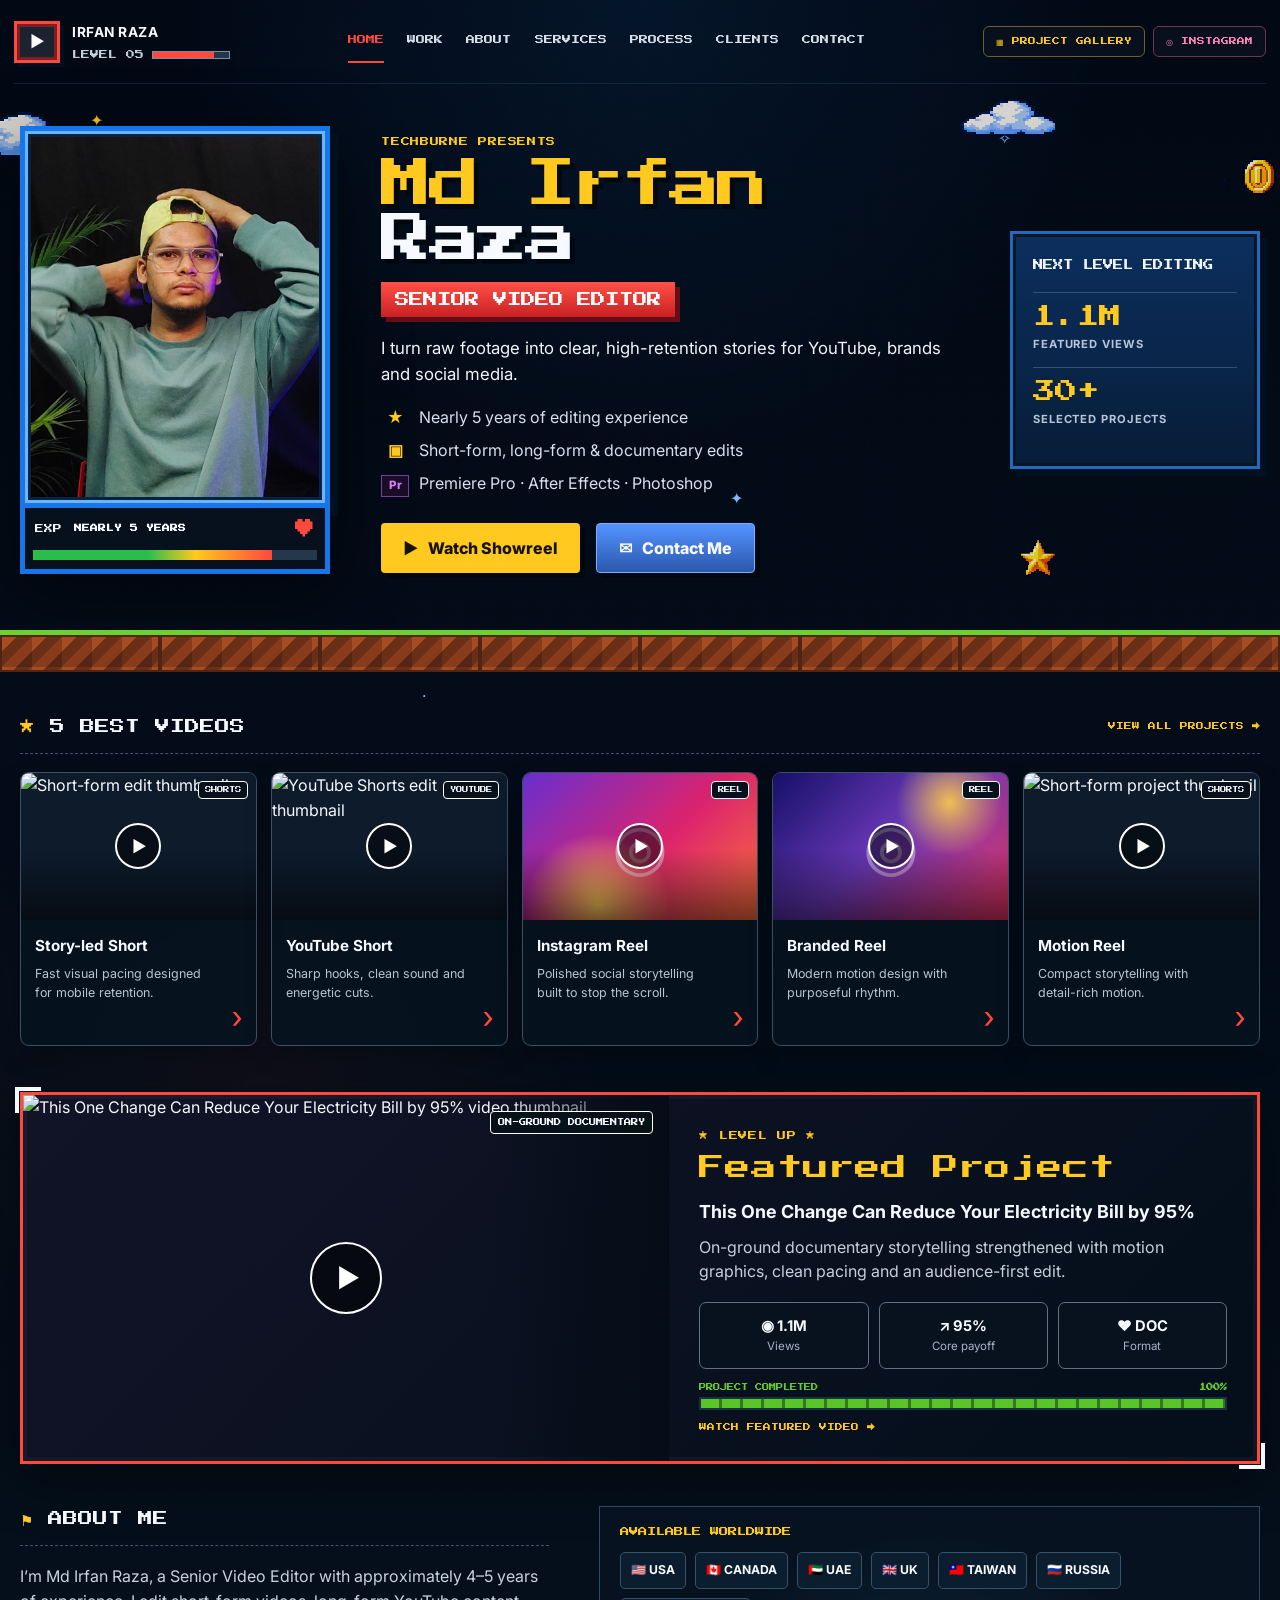
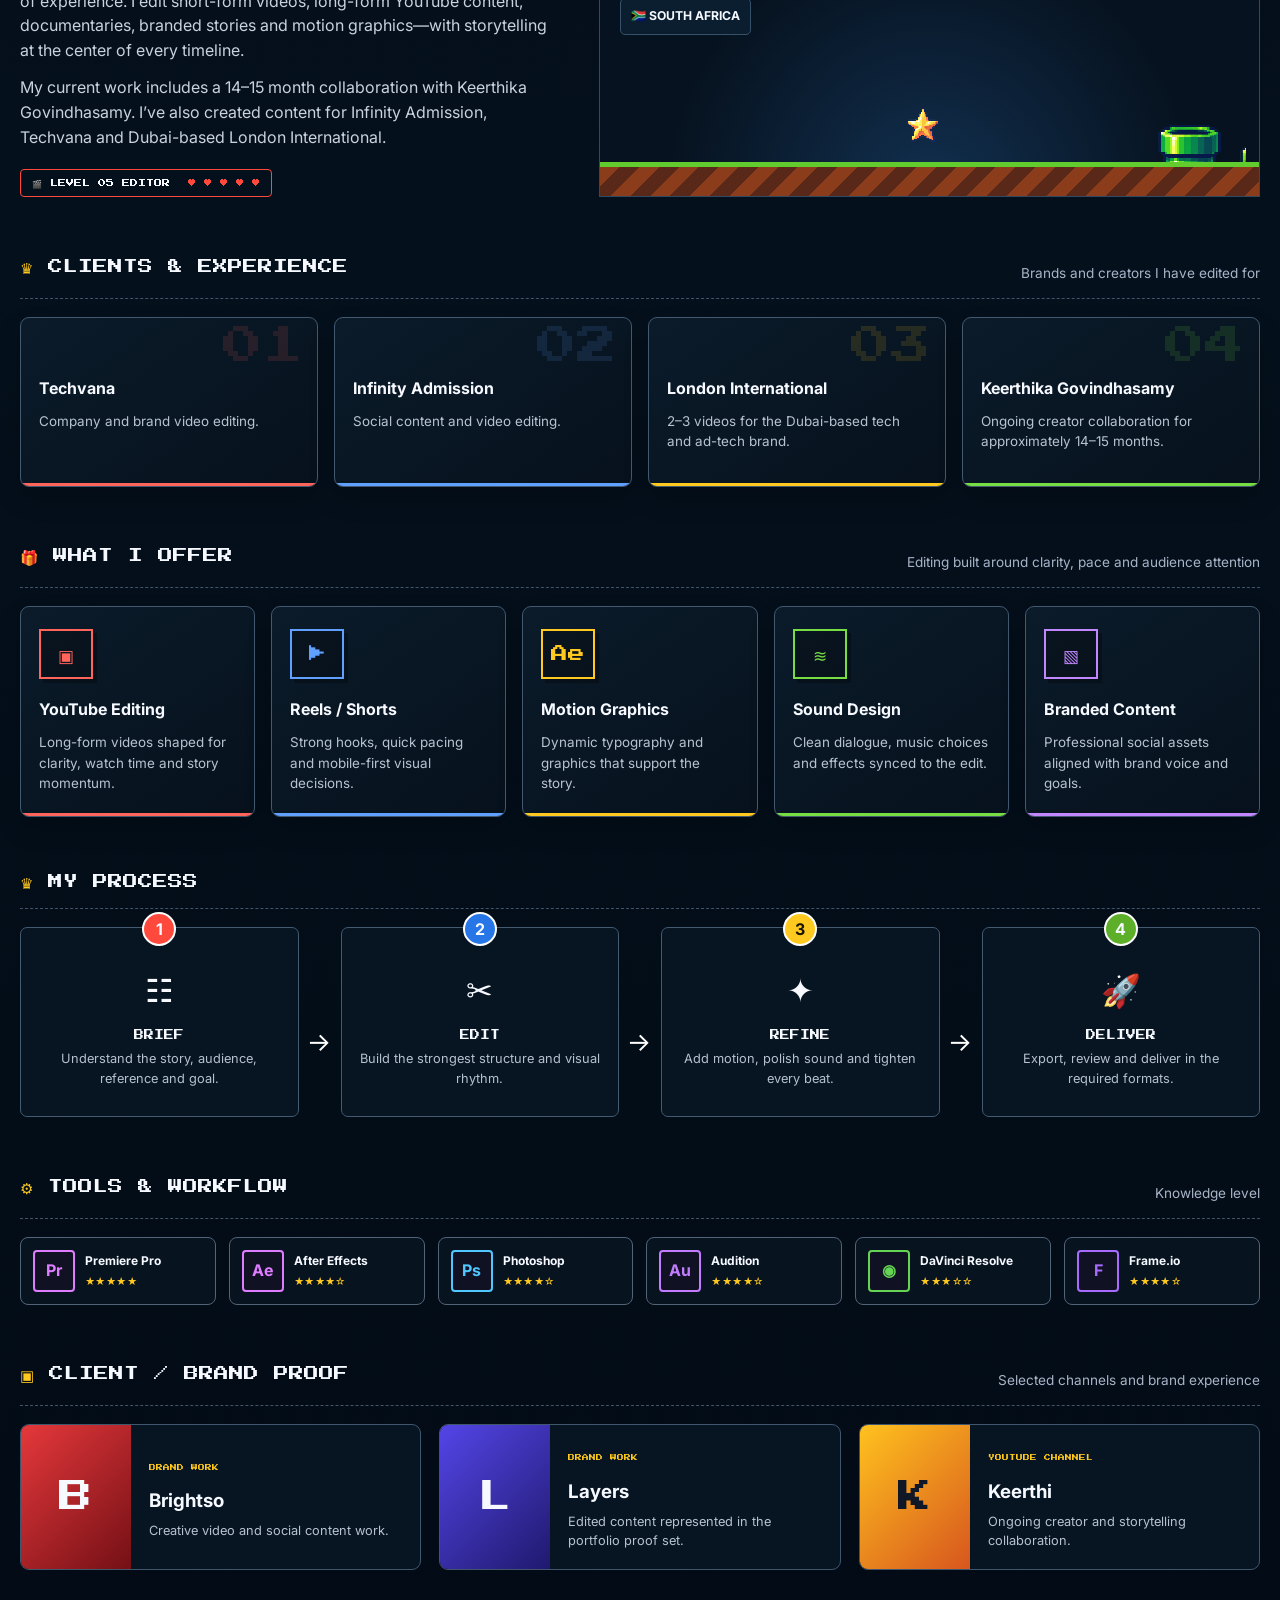
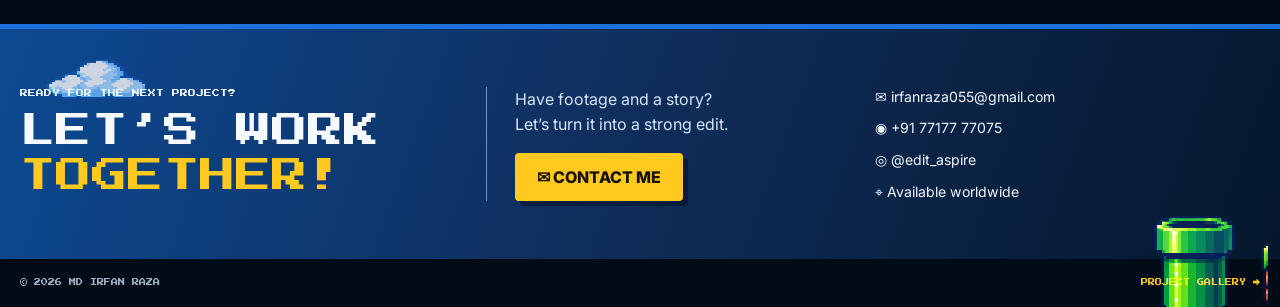
==== commit 82eb3f5f: "Add files via upload" ====
--- a/index.html
+++ b/index.html
@@ -48,7 +48,7 @@
 
       <div class="portrait-card reveal">
         <div class="portrait-image-wrap">
-          <img src="assets/irfan-pixel-portrait.png" alt="Pixel art portrait representing Md Irfan Raza">
+          <img class="real-photo" src="assets/md-irfan-raza-photo.jpeg" alt="Md Irfan Raza, Senior Video Editor">
         </div>
         <div class="portrait-stats">
           <span>EXP</span><strong>NEARLY 5 YEARS</strong><span class="heart">♥</span>
@@ -89,35 +89,35 @@
         <a href="gallery.html">VIEW ALL PROJECTS →</a>
       </div>
       <div class="best-grid">
-        <a class="video-card reveal" href="https://youtube.com/shorts/aRD-pvLzmlw?si=k4w1c9iIQy4KylJu" target="_blank" rel="noreferrer">
+        <article class="video-card reveal inline-video" data-video-url="https://youtube.com/shorts/aRD-pvLzmlw?si=k4w1c9iIQy4KylJu" tabindex="0" role="button" aria-label="Play Story-led Short">
           <div class="thumb"><img src="https://i.ytimg.com/vi/aRD-pvLzmlw/hqdefault.jpg" alt="Short-form edit thumbnail"><span class="play">▶</span><b>SHORTS</b></div>
           <div class="card-copy"><h3>Story-led Short</h3><p>Fast visual pacing designed for mobile retention.</p><i>›</i></div>
-        </a>
-        <a class="video-card reveal" href="https://youtube.com/shorts/UuYYLlczrHk?si=r9YstrL61XG8F5Tv" target="_blank" rel="noreferrer">
+        </article>
+        <article class="video-card reveal inline-video" data-video-url="https://youtube.com/shorts/UuYYLlczrHk?si=r9YstrL61XG8F5Tv" tabindex="0" role="button" aria-label="Play YouTube Short">
           <div class="thumb"><img src="https://i.ytimg.com/vi/UuYYLlczrHk/hqdefault.jpg" alt="YouTube Shorts edit thumbnail"><span class="play">▶</span><b>YOUTUBE</b></div>
           <div class="card-copy"><h3>YouTube Short</h3><p>Sharp hooks, clean sound and energetic cuts.</p><i>›</i></div>
-        </a>
-        <a class="video-card ig-card reveal" href="https://www.instagram.com/p/DQ9zjNdE7Ha/" target="_blank" rel="noreferrer">
+        </article>
+        <article class="video-card ig-card reveal inline-video" data-video-url="https://www.instagram.com/p/DQ9zjNdE7Ha/" tabindex="0" role="button" aria-label="Play Instagram Reel">
           <div class="thumb ig-thumb"><span class="ig-mark">◎</span><span class="play">▶</span><b>REEL</b></div>
           <div class="card-copy"><h3>Instagram Reel</h3><p>Polished social storytelling built to stop the scroll.</p><i>›</i></div>
-        </a>
-        <a class="video-card ig-card reveal" href="https://www.instagram.com/p/DRKgSUVkyIa/" target="_blank" rel="noreferrer">
+        </article>
+        <article class="video-card ig-card reveal inline-video" data-video-url="https://www.instagram.com/p/DRKgSUVkyIa/" tabindex="0" role="button" aria-label="Play Branded Reel">
           <div class="thumb ig-thumb alt"><span class="ig-mark">◎</span><span class="play">▶</span><b>REEL</b></div>
           <div class="card-copy"><h3>Branded Reel</h3><p>Modern motion design with purposeful rhythm.</p><i>›</i></div>
-        </a>
-        <a class="video-card reveal" href="https://youtube.com/shorts/NADLANsb6GA?si=zh6XYgSwSGessHRg" target="_blank" rel="noreferrer">
+        </article>
+        <article class="video-card reveal inline-video" data-video-url="https://youtube.com/shorts/NADLANsb6GA?si=zh6XYgSwSGessHRg" tabindex="0" role="button" aria-label="Play Motion Reel">
           <div class="thumb"><img src="https://i.ytimg.com/vi/NADLANsb6GA/hqdefault.jpg" alt="Short-form project thumbnail"><span class="play">▶</span><b>SHORTS</b></div>
           <div class="card-copy"><h3>Motion Reel</h3><p>Compact storytelling with detail-rich motion.</p><i>›</i></div>
-        </a>
+        </article>
       </div>
     </section>
 
     <section class="featured shell reveal">
-      <a class="featured-media" href="https://youtu.be/m8CQNYvjB_Q?si=EiAkE1hTnUvBaSs6" target="_blank" rel="noreferrer" aria-label="Watch featured project">
+      <div class="featured-media inline-video" data-video-url="https://youtu.be/m8CQNYvjB_Q?si=EiAkE1hTnUvBaSs6" tabindex="0" role="button" aria-label="Play featured project">
         <img src="https://i.ytimg.com/vi/m8CQNYvjB_Q/hqdefault.jpg" alt="This One Change Can Reduce Your Electricity Bill by 95% video thumbnail">
         <span class="big-play">▶</span>
         <b>ON-GROUND DOCUMENTARY</b>
-      </a>
+      </div>
       <div class="featured-copy">
         <p class="eyebrow">★ LEVEL UP ★</p>
         <h2>Featured Project</h2>
@@ -130,7 +130,7 @@
         </div>
         <div class="complete-label"><span>PROJECT COMPLETED</span><b>100%</b></div>
         <div class="complete-bar"><span></span></div>
-        <a class="text-link" href="https://youtu.be/m8CQNYvjB_Q?si=EiAkE1hTnUvBaSs6" target="_blank" rel="noreferrer">WATCH FEATURED VIDEO →</a>
+        <button class="text-link text-button" type="button" data-play-featured>WATCH FEATURED VIDEO →</button>
       </div>
     </section>
 
--- a/assets/style.css
+++ b/assets/style.css
@@ -119,6 +119,7 @@
 .portrait-card { position: relative; filter: drop-shadow(0 18px 32px rgba(0,0,0,.5)); }
 .portrait-image-wrap { border: 5px solid #1675e9; background: #062340; padding: 6px; box-shadow: inset 0 0 0 3px #6bb4ff, 8px 8px 0 #01101f; }
 .portrait-image-wrap img { width: 100%; aspect-ratio: 4 / 5; object-fit: cover; image-rendering: pixelated; }
+.portrait-image-wrap img.real-photo { image-rendering: auto; object-position: 50% 28%; }
 .portrait-stats { display: flex; align-items: center; gap: 12px; padding: 11px 10px 6px; border-inline: 5px solid #1675e9; background: #07111e; font: .54rem/1 var(--pixel); }
 .portrait-stats strong { font-size: .48rem; flex: 1; }.heart { color: var(--red); font-size: 1.25rem; }
 .xp-bar { border: 5px solid #1675e9; border-top: 0; padding: 5px 8px 9px; background: #07111e; }
@@ -165,6 +166,9 @@
 .best-grid { display: grid; grid-template-columns: repeat(5, minmax(0, 1fr)); gap: 14px; }
 .video-card { min-width: 0; overflow: hidden; background: rgba(6, 19, 31, .9); border: 1px solid #3a5064; border-radius: 9px; box-shadow: 0 10px 25px rgba(0,0,0,.25); transition: transform .2s, border-color .2s; }
 .video-card:hover { transform: translateY(-5px); border-color: var(--red); }
+.inline-video { cursor: pointer; }
+.inline-video:focus-visible { outline: 3px solid var(--yellow); outline-offset: 4px; }
+.inline-video.playing { border-color: var(--yellow); transform: none; }
 .thumb { position: relative; aspect-ratio: 16/10; overflow: hidden; background: #0d1b2b; }
 .thumb img { width: 100%; height: 100%; object-fit: cover; transition: transform .35s; }.video-card:hover .thumb img { transform: scale(1.05); }
 .thumb::after { content: ''; position: absolute; inset: 0; background: linear-gradient(transparent 52%, rgba(0,0,0,.55)); }
@@ -183,6 +187,14 @@
 .featured-copy { padding: 26px 30px 23px; }.featured-copy h2 { color: var(--yellow); margin: 5px 0 16px; font: clamp(1.1rem, 2vw, 1.75rem)/1.3 var(--pixel); }.featured-copy h3 { margin: 0 0 10px; font-size: 1.12rem; line-height: 1.35; }.featured-copy > p:not(.eyebrow) { color: #c6d0dc; margin: 0 0 18px; }
 .featured-stats { display: grid; grid-template-columns: repeat(3, 1fr); gap: 10px; }.featured-stats div { padding: 12px 8px; text-align: center; border: 1px solid #607184; border-radius: 7px; background: #07121e; }.featured-stats strong, .featured-stats span { display: block; }.featured-stats strong { font-size: .92rem; }.featured-stats span { color: var(--muted); font-size: .72rem; }
 .complete-label { display: flex; justify-content: space-between; margin: 15px 0 6px; color: var(--green); font: .45rem/1 var(--pixel); }.complete-bar { height: 13px; padding: 2px; background: #183147; }.complete-bar span { display: block; height: 100%; background: repeating-linear-gradient(90deg, #57c626 0 18px, #307c1a 18px 21px); }.text-link { display: inline-block; margin-top: 14px; color: var(--yellow); font: .48rem/1 var(--pixel); }
+.text-button { padding: 0; border: 0; background: none; cursor: pointer; text-align: left; }
+.text-button:hover { color: white; }
+
+.player-active { position: relative; background: #000; }
+.player-active::after { display: none; }
+.player-active iframe { position: absolute; inset: 0; width: 100%; height: 100%; border: 0; background: #000; }
+.player-close { position: absolute; z-index: 6; top: 8px; left: 8px; display: grid; place-items: center; width: 34px; height: 34px; padding: 0; border: 1px solid rgba(255,255,255,.8); border-radius: 4px; color: white; background: rgba(2,9,20,.86); font: 1.4rem/1 var(--sans); cursor: pointer; }
+.player-close:hover, .player-close:focus-visible { color: #111; background: var(--yellow); outline: none; }
 
 .about { display: grid; grid-template-columns: 1fr 1.25fr; gap: 50px; align-items: stretch; }
 .about-copy p { color: #c9d2dd; margin: 0 0 12px; }.level-tag { display: inline-flex; flex-wrap: wrap; gap: 18px; margin-top: 8px; padding: 9px 11px; border: 1px solid var(--red); border-radius: 4px; font: .5rem/1 var(--pixel); }.level-tag span { color: var(--red); }
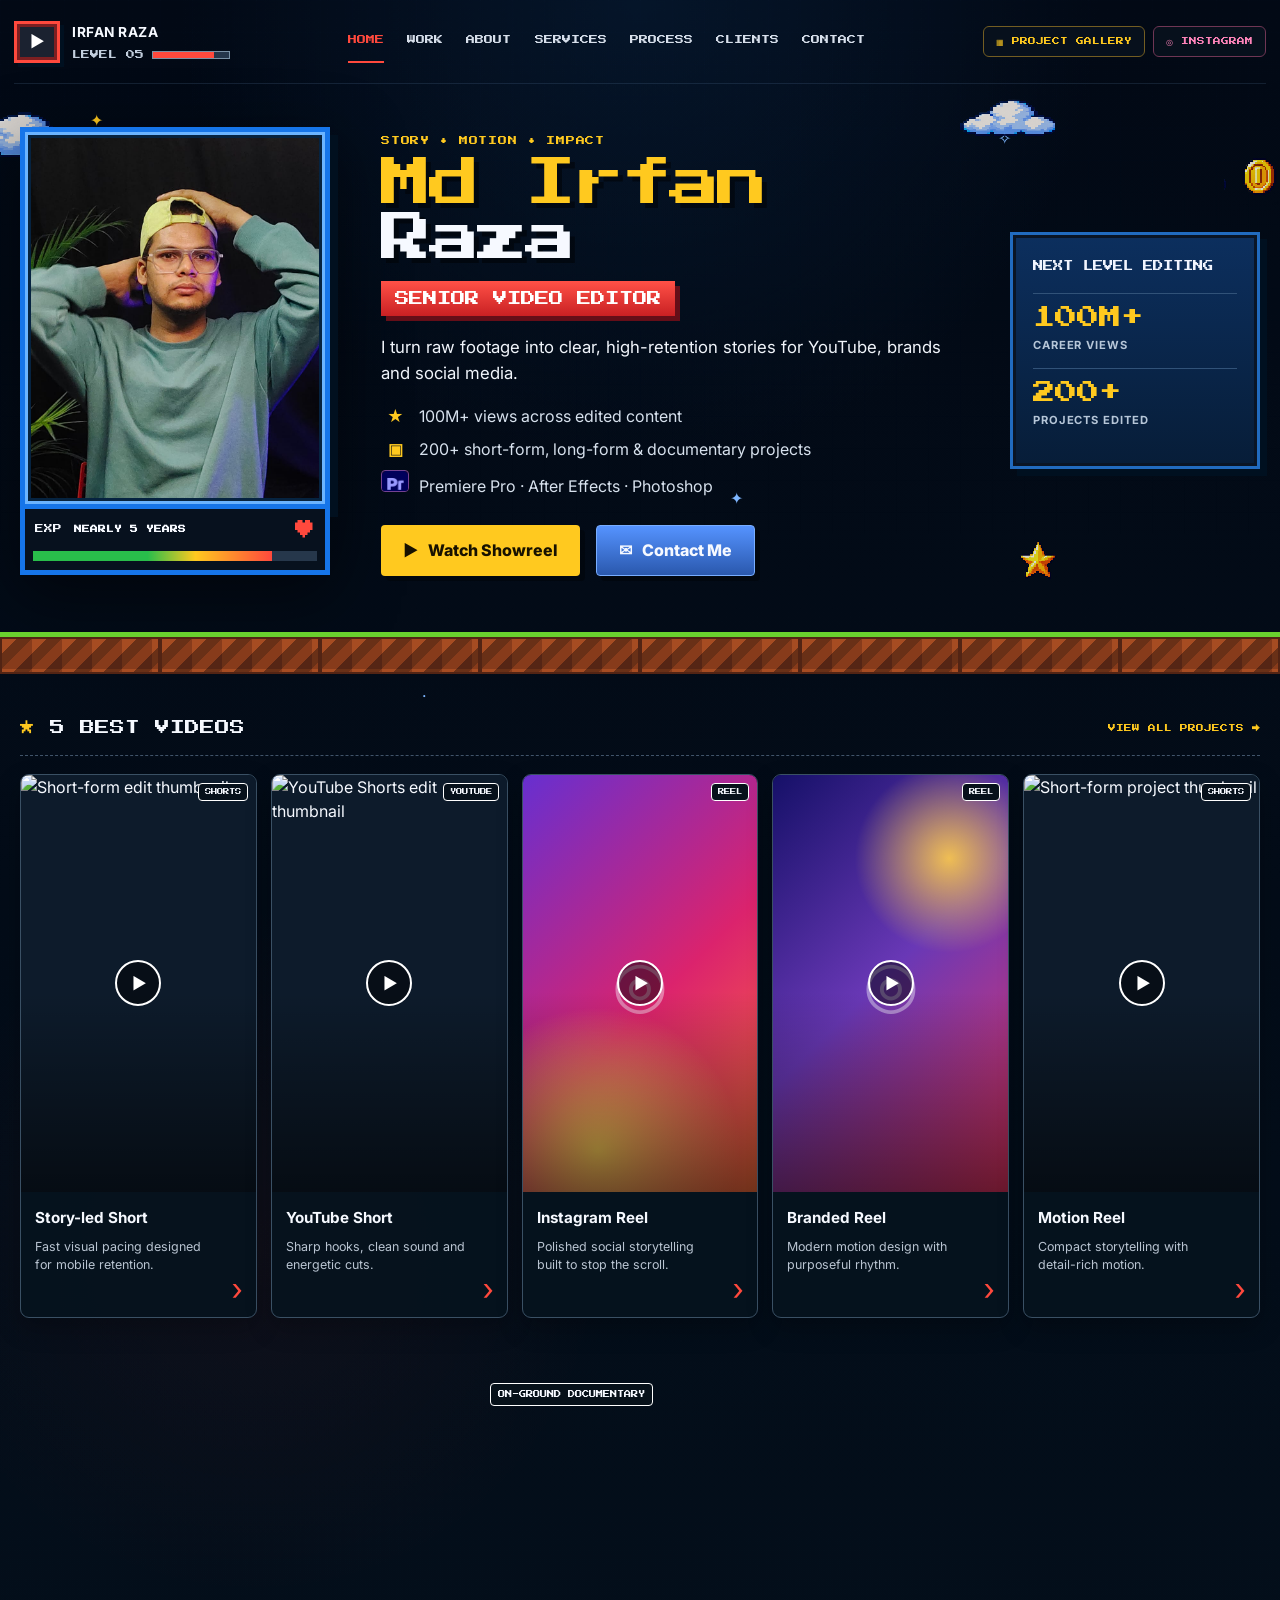
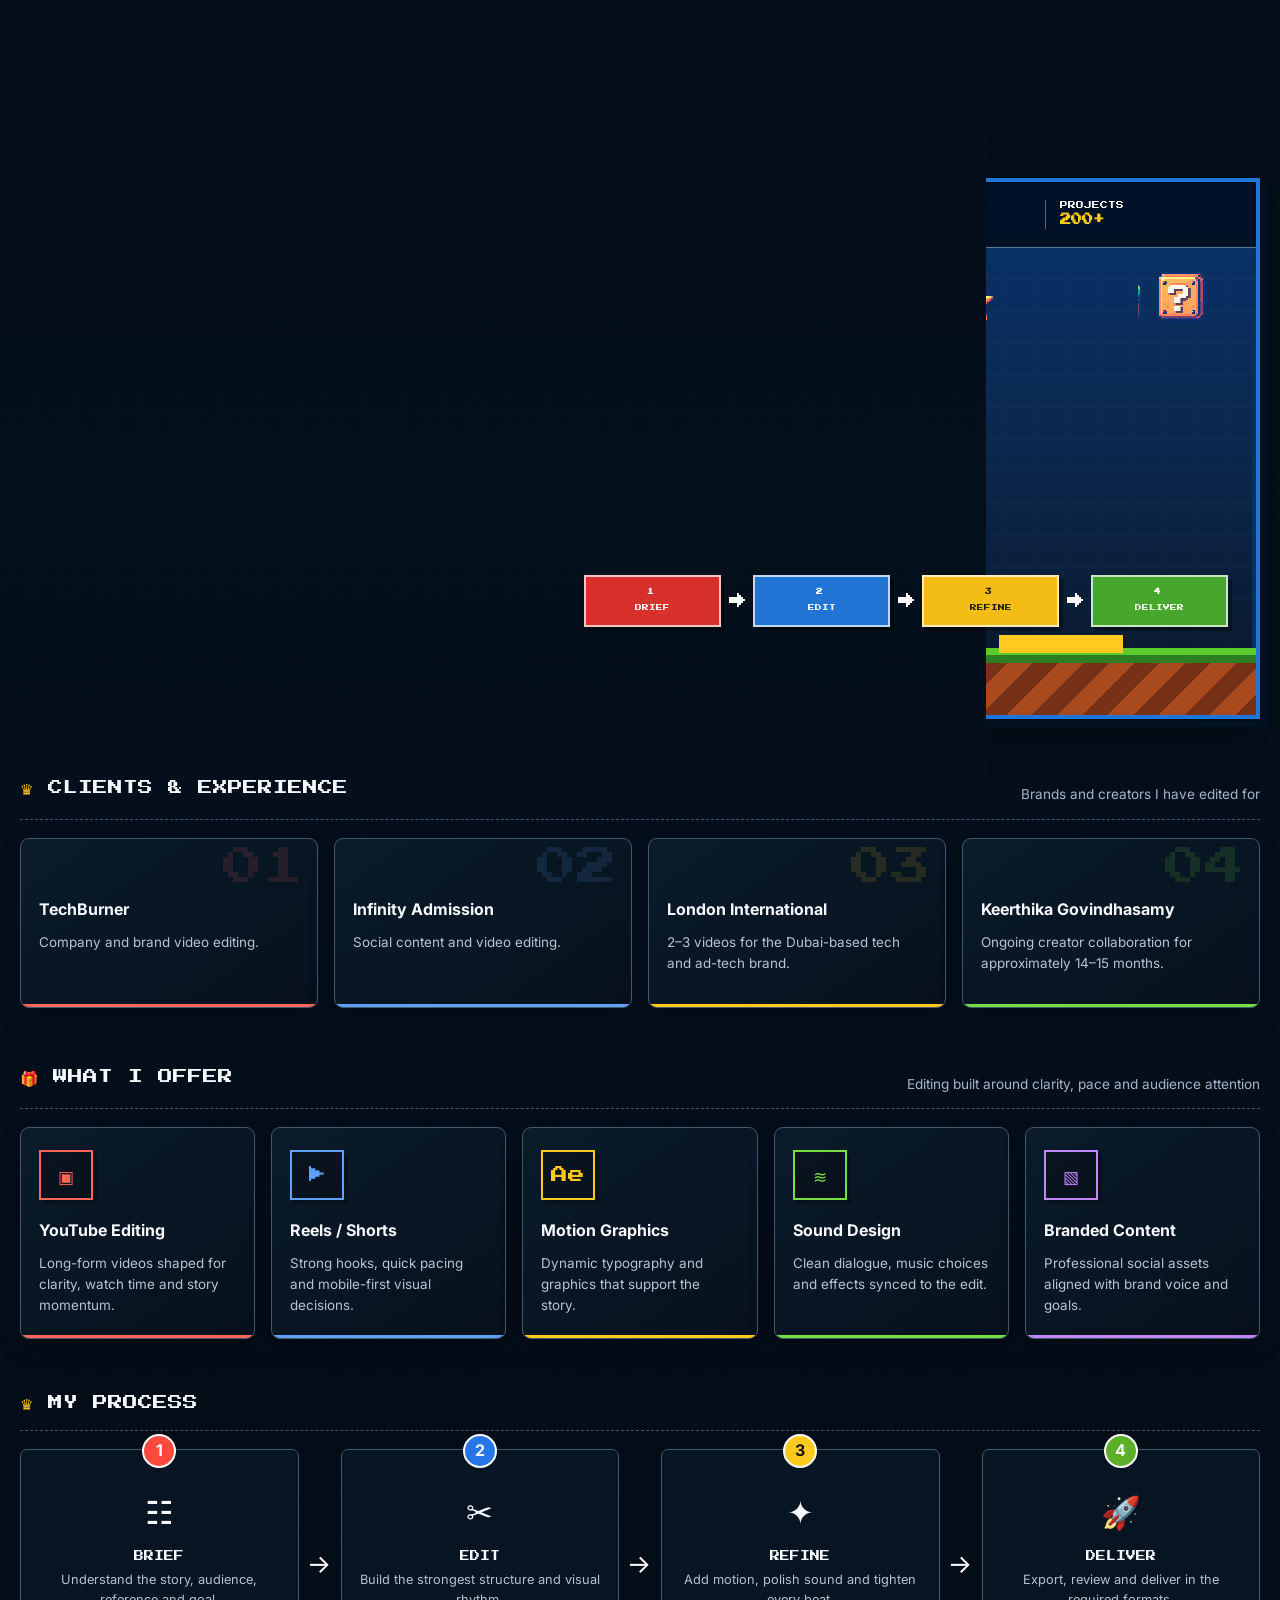
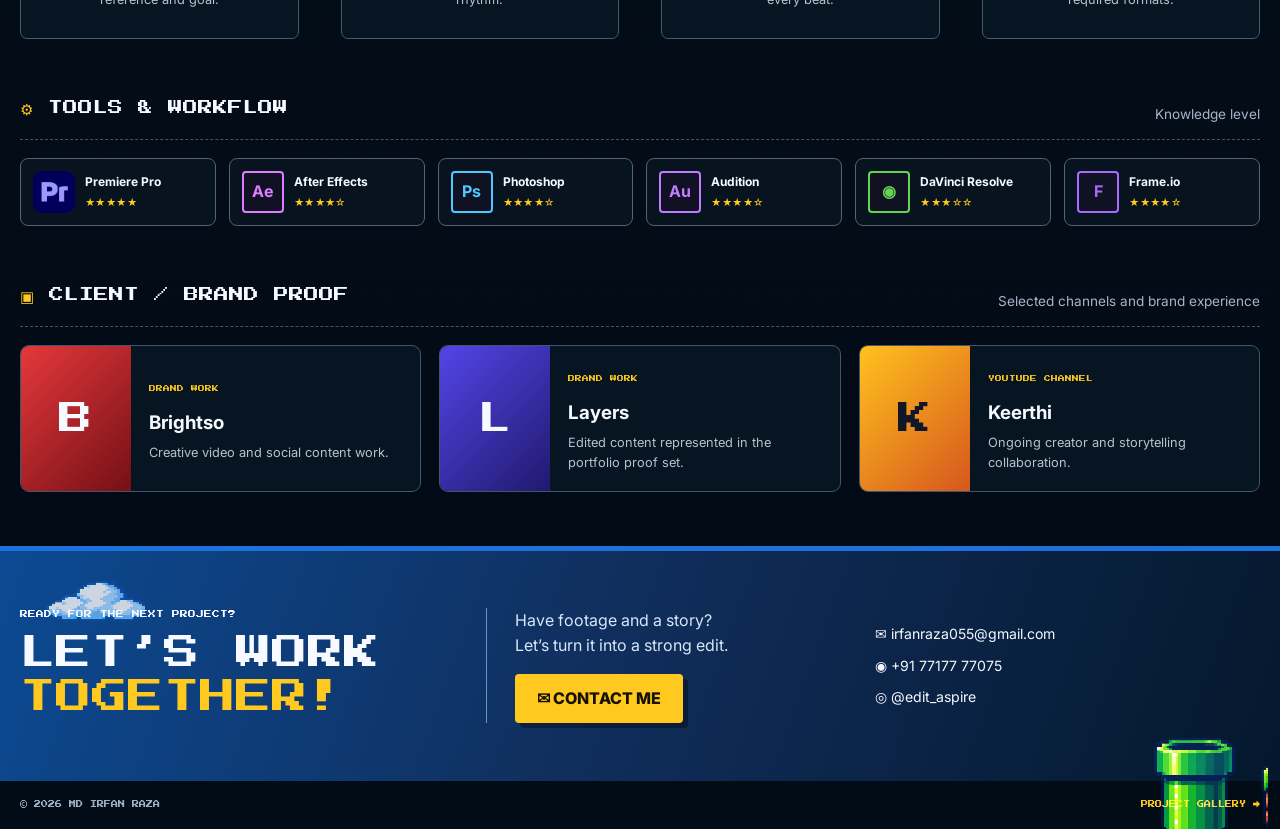
==== commit 1934d83e: "Add files via upload" ====
--- a/index.html
+++ b/index.html
@@ -57,14 +57,14 @@
       </div>
 
       <div class="hero-copy reveal">
-        <p class="eyebrow">TECHBURNE PRESENTS</p>
+        <p class="eyebrow">STORY • MOTION • IMPACT</p>
         <h1><span>Md Irfan</span> Raza</h1>
         <p class="role-ribbon">SENIOR VIDEO EDITOR</p>
         <p class="hero-intro">I turn raw footage into clear, high-retention stories for YouTube, brands and social media.</p>
         <ul class="hero-points">
-          <li><span>★</span> Nearly 5 years of editing experience</li>
-          <li><span>▣</span> Short-form, long-form &amp; documentary edits</li>
-          <li><span>Pr</span> Premiere Pro · After Effects · Photoshop</li>
+          <li><span>★</span> 100M+ views across edited content</li>
+          <li><span>▣</span> 200+ short-form, long-form &amp; documentary projects</li>
+          <li><span class="hero-pr"><img src="assets/premiere-pro-logo.png" alt=""></span> Premiere Pro · After Effects · Photoshop</li>
         </ul>
         <div class="hero-buttons">
           <a class="pixel-button yellow" href="#work"><span>▶</span> Watch Showreel</a>
@@ -74,8 +74,8 @@
 
       <div class="hero-level reveal" aria-label="Portfolio stats">
         <p>NEXT LEVEL EDITING</p>
-        <div><span>1.1M</span><small>FEATURED VIEWS</small></div>
-        <div><span>30+</span><small>SELECTED PROJECTS</small></div>
+        <div><span>100M+</span><small>CAREER VIEWS</small></div>
+        <div><span>200+</span><small>PROJECTS EDITED</small></div>
       </div>
     </section>
 
@@ -134,31 +134,34 @@
       </div>
     </section>
 
-    <section id="about" class="about section shell">
-      <div class="about-copy reveal">
+    <section id="about" class="about mario-about section shell">
+      <div class="about-copy mario-about-copy reveal">
         <div class="section-heading"><h2><span>⚑</span> ABOUT ME</h2></div>
+        <p class="mario-kicker">WORLD 05 · STORY MODE</p>
+        <h3>Every timeline is a new level.</h3>
         <p>I’m Md Irfan Raza, a Senior Video Editor with approximately 4–5 years of experience. I edit short-form videos, long-form YouTube content, documentaries, branded stories and motion graphics—with storytelling at the center of every timeline.</p>
-        <p>My current work includes a 14–15 month collaboration with Keerthika Govindhasamy. I’ve also created content for Infinity Admission, Techvana and Dubai-based London International.</p>
+        <p>My edits have crossed <strong>100M+ views</strong> across <strong>200+ projects</strong>. My current work includes a 14–15 month collaboration with Keerthika Govindhasamy, along with projects for Infinity Admission, TechBurner and Dubai-based London International.</p>
         <div class="level-tag">🎬 LEVEL 05 EDITOR <span>♥ ♥ ♥ ♥ ♥</span></div>
       </div>
-      <div class="market-panel reveal">
-        <p>AVAILABLE WORLDWIDE</p>
-        <div class="flag-track">
-          <span>🇺🇸 USA</span><span>🇨🇦 CANADA</span><span>🇦🇪 UAE</span><span>🇬🇧 UK</span>
-          <span>🇹🇼 TAIWAN</span><span>🇷🇺 RUSSIA</span><span>🇿🇦 SOUTH AFRICA</span>
-        </div>
-        <div class="mini-world">
-          <div class="sprite sprite-star market-star" aria-hidden="true"></div>
-          <div class="sprite sprite-pipe market-pipe" aria-hidden="true"></div>
-          <div class="ground-strip" aria-hidden="true"></div>
-        </div>
+      <div class="mario-board reveal" aria-label="Irfan's editing journey shown as a retro game level">
+        <div class="mario-hud"><span>IRFAN × 05</span><span>VIEWS<br><b>100M+</b></span><span>PROJECTS<br><b>200+</b></span></div>
+        <div class="sprite sprite-cloud mario-cloud" aria-hidden="true"></div>
+        <div class="sprite sprite-coin mario-coin" aria-hidden="true"></div>
+        <div class="sprite sprite-star mario-star" aria-hidden="true"></div>
+        <div class="sprite sprite-question mario-question" aria-hidden="true"></div>
+        <div class="mario-route" aria-hidden="true">
+          <span><b>1</b> BRIEF</span><i>→</i><span><b>2</b> EDIT</span><i>→</i><span><b>3</b> REFINE</span><i>→</i><span><b>4</b> DELIVER</span>
+        </div>
+        <div class="mario-goal" aria-hidden="true">GOAL: STORY IMPACT</div>
+        <div class="sprite sprite-pipe mario-pipe" aria-hidden="true"></div>
+        <div class="mario-ground" aria-hidden="true"></div>
       </div>
     </section>
 
     <section id="clients" class="section shell">
       <div class="section-heading"><h2><span>♛</span> CLIENTS &amp; EXPERIENCE</h2><p>Brands and creators I have edited for</p></div>
       <div class="clients-grid">
-        <article class="client-card red reveal"><span>01</span><h3>Techvana</h3><p>Company and brand video editing.</p></article>
+        <article class="client-card red reveal"><span>01</span><h3>TechBurner</h3><p>Company and brand video editing.</p></article>
         <article class="client-card blue reveal"><span>02</span><h3>Infinity Admission</h3><p>Social content and video editing.</p></article>
         <article class="client-card gold reveal"><span>03</span><h3>London International</h3><p>2–3 videos for the Dubai-based tech and ad-tech brand.</p></article>
         <article class="client-card green reveal"><span>04</span><h3>Keerthika Govindhasamy</h3><p>Ongoing creator collaboration for approximately 14–15 months.</p></article>
@@ -189,7 +192,7 @@
     <section class="section tools shell">
       <div class="section-heading"><h2><span>⚙</span> TOOLS &amp; WORKFLOW</h2><p>Knowledge level</p></div>
       <div class="tools-grid">
-        <article><b class="pr">Pr</b><span><strong>Premiere Pro</strong><small>★★★★★</small></span></article>
+        <article><b class="tool-logo pr-logo"><img src="assets/premiere-pro-logo.png" alt="Adobe Premiere Pro logo"></b><span><strong>Premiere Pro</strong><small>★★★★★</small></span></article>
         <article><b class="ae">Ae</b><span><strong>After Effects</strong><small>★★★★☆</small></span></article>
         <article><b class="ps">Ps</b><span><strong>Photoshop</strong><small>★★★★☆</small></span></article>
         <article><b class="au">Au</b><span><strong>Audition</strong><small>★★★★☆</small></span></article>
@@ -218,7 +221,6 @@
         <a href="mailto:irfanraza055@gmail.com">✉ irfanraza055@gmail.com</a>
         <a href="https://wa.me/917717777075" target="_blank" rel="noreferrer">◉ +91 77177 77075</a>
         <a href="https://www.instagram.com/edit_aspire/" target="_blank" rel="noreferrer">◎ @edit_aspire</a>
-        <span>⌖ Available worldwide</span>
       </address>
     </div>
     <div class="footer-base"><span>© <span id="year"></span> MD IRFAN RAZA</span><a href="gallery.html">PROJECT GALLERY →</a></div>
--- a/assets/style.css
+++ b/assets/style.css
@@ -135,6 +135,8 @@
 .hero-points { padding: 0; margin: 0 0 26px; list-style: none; display: grid; gap: 8px; color: #d7e1ed; }
 .hero-points li span { display: inline-grid; place-items: center; width: 28px; margin-right: 6px; color: var(--yellow); font-weight: 800; }
 .hero-points li:nth-child(3) span { color: #d97bff; background: #1a0b26; border: 1px solid #734290; font-size: .72rem; height: 22px; }
+.hero-points li .hero-pr { overflow: hidden; border: 0; border-radius: 4px; background: #100770; }
+.hero-pr img { width: 100%; height: 100%; object-fit: cover; }
 .hero-buttons { display: flex; flex-wrap: wrap; gap: 16px; }
 .pixel-button { display: inline-flex; min-height: 46px; align-items: center; justify-content: center; gap: 10px; padding: 12px 22px; border: 0; border-radius: 4px; font-weight: 800; box-shadow: 5px 5px 0 rgba(0,0,0,.35); transition: transform .18s, filter .18s; }
 .pixel-button:hover { transform: translate(-1px, -2px); filter: brightness(1.08); }.pixel-button:active { transform: translate(3px, 3px); box-shadow: 2px 2px 0 rgba(0,0,0,.35); }
@@ -170,6 +172,7 @@
 .inline-video:focus-visible { outline: 3px solid var(--yellow); outline-offset: 4px; }
 .inline-video.playing { border-color: var(--yellow); transform: none; }
 .thumb { position: relative; aspect-ratio: 16/10; overflow: hidden; background: #0d1b2b; }
+.best-grid .thumb { aspect-ratio: 9/16; }
 .thumb img { width: 100%; height: 100%; object-fit: cover; transition: transform .35s; }.video-card:hover .thumb img { transform: scale(1.05); }
 .thumb::after { content: ''; position: absolute; inset: 0; background: linear-gradient(transparent 52%, rgba(0,0,0,.55)); }
 .thumb b { position: absolute; z-index: 2; top: 8px; right: 8px; padding: 5px 6px; border: 1px solid #fff; border-radius: 4px; background: #07111b; font: .4rem/1 var(--pixel); }
@@ -196,11 +199,31 @@
 .player-close { position: absolute; z-index: 6; top: 8px; left: 8px; display: grid; place-items: center; width: 34px; height: 34px; padding: 0; border: 1px solid rgba(255,255,255,.8); border-radius: 4px; color: white; background: rgba(2,9,20,.86); font: 1.4rem/1 var(--sans); cursor: pointer; }
 .player-close:hover, .player-close:focus-visible { color: #111; background: var(--yellow); outline: none; }
 
-.about { display: grid; grid-template-columns: 1fr 1.25fr; gap: 50px; align-items: stretch; }
-.about-copy p { color: #c9d2dd; margin: 0 0 12px; }.level-tag { display: inline-flex; flex-wrap: wrap; gap: 18px; margin-top: 8px; padding: 9px 11px; border: 1px solid var(--red); border-radius: 4px; font: .5rem/1 var(--pixel); }.level-tag span { color: var(--red); }
-.market-panel { overflow: hidden; position: relative; min-height: 220px; padding: 20px 20px 0; border: 1px solid #304964; background: radial-gradient(circle at 50% 100%, rgba(40, 103, 170, .35), transparent 60%), #06121f; }
-.market-panel > p { margin: 0 0 16px; color: var(--yellow); font: .58rem/1 var(--pixel); }.flag-track { display: flex; flex-wrap: wrap; gap: 9px; position: relative; z-index: 2; }.flag-track span { padding: 8px 10px; background: #0b1e30; border: 1px solid #36526b; border-radius: 5px; font-size: .76rem; font-weight: 700; animation: flag 3s ease-in-out infinite; }.flag-track span:nth-child(even) { animation-delay: -1.2s; }
-.mini-world { height: 105px; position: absolute; inset: auto 0 0; }.market-star { position: absolute; width: 50px; height: 50px; left: 45%; top: 9px; }.market-pipe { position: absolute; width: 100px; height: 100px; right: 2%; bottom: -24px; }.ground-strip { position: absolute; left: 0; right: 0; bottom: 0; height: 34px; border-top: 5px solid var(--green); background: repeating-linear-gradient(135deg, #8b3c1b 0 14px, #5a2818 14px 28px); }
+.about { display: grid; grid-template-columns: .92fr 1.28fr; gap: 24px; align-items: stretch; }
+.mario-about-copy { position: relative; padding: 24px 26px 28px; border: 2px solid #31526e; background: linear-gradient(145deg, rgba(9,29,46,.98), rgba(4,14,25,.98)); box-shadow: var(--shadow); }
+.mario-about-copy::before, .mario-about-copy::after { content: ''; position: absolute; width: 22px; height: 22px; border-color: var(--yellow); }
+.mario-about-copy::before { left: -5px; top: -5px; border-top: 4px solid; border-left: 4px solid; }
+.mario-about-copy::after { right: -5px; bottom: -5px; border-right: 4px solid; border-bottom: 4px solid; }
+.about-copy p { color: #c9d2dd; margin: 0 0 13px; }
+.mario-about-copy .mario-kicker { display: inline-block; margin: 0 0 14px; padding: 8px 10px; color: #182000; background: var(--yellow); box-shadow: 4px 4px 0 #805812; font: .48rem/1 var(--pixel); }
+.mario-about-copy h3 { margin: 0 0 16px; color: white; font: clamp(.92rem, 1.6vw, 1.25rem)/1.5 var(--pixel); }
+.mario-about-copy strong { color: var(--yellow); }
+.level-tag { display: inline-flex; flex-wrap: wrap; gap: 18px; margin-top: 8px; padding: 9px 11px; border: 1px solid var(--red); border-radius: 4px; font: .5rem/1 var(--pixel); }.level-tag span { color: var(--red); }
+.mario-board { position: relative; min-height: 390px; overflow: hidden; border: 4px solid #1f75d8; background: radial-gradient(circle at 24% 26%, rgba(97,183,255,.24), transparent 12rem), linear-gradient(180deg, #09346d 0%, #0b2445 62%, #071625 100%); box-shadow: inset 0 0 0 4px #06305d, 8px 8px 0 #00101f, var(--shadow); }
+.mario-board::before { content: ''; position: absolute; inset: 64px 0 66px; opacity: .18; background-image: linear-gradient(rgba(255,255,255,.16) 1px, transparent 1px), linear-gradient(90deg, rgba(255,255,255,.16) 1px, transparent 1px); background-size: 32px 32px; }
+.mario-hud { position: relative; z-index: 3; min-height: 66px; display: grid; grid-template-columns: 1.3fr 1fr 1fr; align-items: center; gap: 12px; padding: 11px 16px; color: white; background: rgba(1,10,22,.82); border-bottom: 1px solid #4d7ca7; font: .48rem/1.5 var(--pixel); }
+.mario-hud span:not(:first-child) { padding-left: 14px; border-left: 1px solid #456889; }.mario-hud b { color: var(--yellow); font-size: .7rem; }
+.mario-cloud { position: absolute; z-index: 1; width: 118px; height: 74px; left: 4%; top: 84px; opacity: .72; animation: float 7s ease-in-out infinite; }
+.mario-coin { position: absolute; z-index: 2; width: 56px; height: 56px; left: 35%; top: 104px; animation: coin 2.8s ease-in-out infinite; }
+.mario-star { position: absolute; z-index: 2; width: 62px; height: 62px; left: 55%; top: 88px; animation: twinkle 1.8s steps(2) infinite; }
+.mario-question { position: absolute; z-index: 2; width: 76px; height: 76px; right: 6%; top: 82px; }
+.mario-route { position: absolute; z-index: 4; left: 4%; right: 4%; bottom: 88px; display: grid; grid-template-columns: 1fr auto 1fr auto 1fr auto 1fr; align-items: center; gap: 8px; }
+.mario-route span { min-height: 52px; display: grid; place-items: center; padding: 8px 6px; border: 2px solid rgba(255,255,255,.72); color: white; background: #d8312c; box-shadow: 4px 4px 0 rgba(0,0,0,.36); font: .42rem/1.3 var(--pixel); }
+.mario-route span:nth-of-type(2) { background: #2074d4; }.mario-route span:nth-of-type(3) { color: #1e1900; background: #f4bd16; }.mario-route span:nth-of-type(4) { background: #47a72c; }
+.mario-route span b { margin-right: 5px; color: inherit; }.mario-route i { color: white; font: 1rem/1 var(--pixel); }
+.mario-goal { position: absolute; z-index: 3; right: 19%; bottom: 62px; padding: 6px 8px; color: #151900; background: var(--yellow); font: .38rem/1 var(--pixel); }
+.mario-pipe { position: absolute; z-index: 3; width: 106px; height: 106px; right: -10px; bottom: -15px; }
+.mario-ground { position: absolute; z-index: 2; left: 0; right: 0; bottom: 0; height: 67px; border-top: 7px solid #59cb2c; background: repeating-linear-gradient(135deg, #a84a1e 0 18px, #773116 18px 36px); box-shadow: inset 0 8px 0 #2d7e20; }
 
 .clients-grid, .services-grid { display: grid; gap: 16px; }.clients-grid { grid-template-columns: repeat(4, 1fr); }.services-grid { grid-template-columns: repeat(5, 1fr); }
 .client-card, .service-card { position: relative; min-height: 170px; padding: 22px 18px; background: linear-gradient(145deg, #0b1b2a, #06111c); border: 1px solid #42596f; border-radius: 9px; overflow: hidden; box-shadow: 0 12px 25px rgba(0,0,0,.18); }
@@ -213,6 +236,8 @@
 .process-card { position: relative; min-height: 190px; text-align: center; padding: 28px 16px 18px; border: 1px solid #435a71; border-radius: 7px; background: #071522; }.process-card:not(:last-child)::after { content: '→'; position: absolute; right: -33px; top: 50%; color: white; font-size: 1.6rem; }.process-card b { position: absolute; top: -16px; left: 50%; translate: -50%; display: grid; place-items: center; width: 34px; height: 34px; border-radius: 50%; background: var(--red); border: 2px solid white; }.process-card:nth-child(2) b { background: #2676e8; }.process-card:nth-child(3) b { color: #161300; background: var(--yellow); }.process-card:nth-child(4) b { background: #5daf29; }.process-card > span { display: block; margin: 10px 0 15px; font-size: 2rem; }.process-card h3 { margin: 0 0 8px; font: .62rem/1 var(--pixel); }.process-card p { margin: 0; color: #b5c1cd; font-size: .8rem; }
 
 .tools-grid { display: grid; grid-template-columns: repeat(6, 1fr); gap: 13px; }.tools-grid article { display: flex; align-items: center; gap: 10px; padding: 12px; border: 1px solid #526478; border-radius: 8px; background: #07131f; }.tools-grid b { display: grid; place-items: center; width: 42px; height: 42px; flex: 0 0 auto; border: 2px solid currentColor; border-radius: 4px; background: #111124; }.tools-grid strong, .tools-grid small { display: block; }.tools-grid strong { font-size: .75rem; }.tools-grid small { margin-top: 4px; color: var(--yellow); letter-spacing: .04em; font-size: .62rem; }.tools-grid .pr,.tools-grid .ae { color: #de7dff; }.tools-grid .ps { color: #50c8ff; }.tools-grid .au { color: #c37cff; }.tools-grid .dr { color: #65d455; }.tools-grid .fr { color: #a76cff; }
+.tools-grid .tool-logo { overflow: hidden; border: 0; border-radius: 9px; background: #100770; }
+.tool-logo img { width: 100%; height: 100%; object-fit: cover; }
 
 .proof { padding-bottom: 54px; }.proof-grid { display: grid; grid-template-columns: repeat(3, 1fr); gap: 18px; }.proof-card { display: grid; grid-template-columns: 110px 1fr; align-items: center; min-height: 145px; overflow: hidden; border: 1px solid #40566d; border-radius: 9px; background: #071522; transition: transform .2s, border-color .2s; }.proof-card:hover { transform: translateY(-3px); border-color: var(--yellow); }.proof-art { align-self: stretch; display: grid; place-items: center; font: 2.1rem/1 var(--pixel); }.brightso { background: linear-gradient(135deg,#e5383b,#741015); }.layers { background: linear-gradient(135deg,#5345e7,#20196e); }.keerthi { background: linear-gradient(135deg,#ffc21e,#d7561e); color: #101827; }.proof-card > div:last-child { padding: 18px; }.proof-card span { color: var(--yellow); font: .42rem/1 var(--pixel); }.proof-card h3 { margin: 9px 0 6px; }.proof-card p { margin: 0; color: #b6c2ce; font-size: .8rem; }
 
@@ -223,7 +248,7 @@
 /* Project gallery */
 .gallery-page .site-header { position: sticky; top: 0; background: rgba(2,9,20,.92); backdrop-filter: blur(12px); }
 .gallery-hero { position: relative; z-index: 2; padding: 80px 0 50px; text-align: center; }.gallery-hero .eyebrow { margin-bottom: 20px; }.gallery-hero h1 { max-width: 860px; margin: 0 auto 20px; font: clamp(1.8rem, 5vw, 4.1rem)/1.25 var(--pixel); }.gallery-hero h1 span { color: var(--yellow); }.gallery-hero > p:last-of-type { max-width: 690px; margin: 0 auto; color: #bac7d7; font-size: 1.05rem; }.gallery-counts { display: flex; justify-content: center; gap: 12px; margin-top: 28px; }.gallery-counts span { padding: 10px 14px; border: 1px solid #405a74; border-radius: 6px; background: #071522; font: .5rem/1 var(--pixel); }.gallery-counts b { color: var(--yellow); }
-.gallery-section { position: relative; z-index: 2; padding-bottom: 55px; }.gallery-grid { display: grid; grid-template-columns: repeat(4, 1fr); gap: 18px; }.gallery-grid.reels { grid-template-columns: repeat(5, 1fr); }.gallery-item { overflow: hidden; border: 1px solid #3b5167; border-radius: 9px; background: #071522; transition: transform .2s, border-color .2s; }.gallery-item:hover { transform: translateY(-5px); border-color: var(--yellow); }.gallery-item .thumb { aspect-ratio: 16/10; }.gallery-item .meta { display: flex; justify-content: space-between; align-items: center; min-height: 58px; padding: 12px 13px; }.gallery-item h3 { margin: 0; font-size: .86rem; }.gallery-item .meta span { color: var(--red); font-size: 1.4rem; }.gallery-back { display: inline-flex; margin-top: 28px; }
+.gallery-section { position: relative; z-index: 2; padding-bottom: 55px; }.gallery-grid { display: grid; grid-template-columns: repeat(4, 1fr); gap: 18px; }.gallery-grid.reels { grid-template-columns: repeat(4, 1fr); gap: 22px; }.gallery-item { overflow: hidden; border: 1px solid #3b5167; border-radius: 9px; background: #071522; transition: transform .2s, border-color .2s; }.gallery-item:hover { transform: translateY(-5px); border-color: var(--yellow); }.gallery-item .thumb { aspect-ratio: 16/10; }.gallery-grid.reels .gallery-item .thumb { aspect-ratio: 9/16; }.gallery-item .meta { display: flex; justify-content: space-between; align-items: center; min-height: 58px; padding: 12px 13px; }.gallery-item h3 { margin: 0; font-size: .86rem; }.gallery-item .meta span { color: var(--red); font-size: 1.4rem; }.gallery-back { display: inline-flex; margin-top: 28px; }
 
 @keyframes twinkle { 0%,100% { opacity: .25; transform: scale(.75); } 50% { opacity: 1; transform: scale(1.15); } }
 @keyframes float { 0%,100% { transform: translateY(0); } 50% { transform: translateY(12px); } }
@@ -264,7 +289,11 @@
   .cloud-one { left: -30px; }.cloud-two { right: -25px; }.coin-one { right: 4px; top: 42%; }.star-one { right: 8px; bottom: 20%; }
   .section { padding-top: 34px; }.section-heading { align-items: flex-start; flex-wrap: wrap; }.section-heading > p { width: 100%; margin: -10px 0 12px; }.section-heading > a { font-size: .42rem; }
   .featured { grid-template-columns: 1fr; }.featured-media { min-height: 250px; }.featured-media::after { background: linear-gradient(transparent 70%, rgba(4,12,22,.9)); }.featured-copy { padding: 24px 18px; }.featured-stats { gap: 6px; }.featured-stats strong { font-size: .78rem; }
-  .about { grid-template-columns: 1fr; gap: 25px; }.market-panel { min-height: 265px; }
+  .about { grid-template-columns: 1fr; gap: 25px; }
+  .mario-board { min-height: 430px; }
+  .mario-route { grid-template-columns: 1fr 1fr; bottom: 84px; }
+  .mario-route i { display: none; }
+  .mario-goal { right: 25%; }
   .clients-grid, .services-grid, .proof-grid { grid-template-columns: 1fr; }.service-card, .client-card { min-height: 150px; }
   .process-grid { grid-template-columns: 1fr 1fr; gap: 35px 16px; }.process-card:not(:last-child)::after { display: none; }
   .tools-grid { grid-template-columns: 1fr 1fr; }
@@ -279,6 +308,17 @@
   .best-grid { grid-template-columns: repeat(5, minmax(205px, 78vw)); }
   .featured-stats { grid-template-columns: 1fr; }.complete-label { font-size: .39rem; }
   .clients-grid, .services-grid, .process-grid, .tools-grid, .gallery-grid, .gallery-grid.reels { grid-template-columns: 1fr; }
+  .mario-about-copy { padding: 20px 17px 24px; }
+  .mario-board { min-height: 470px; }
+  .mario-hud { grid-template-columns: 1fr 1fr; font-size: .4rem; }
+  .mario-hud span:first-child { grid-column: 1 / -1; }
+  .mario-hud span:nth-child(2) { border-left: 0; padding-left: 0; }
+  .mario-cloud { top: 118px; left: -12px; }
+  .mario-coin { top: 142px; left: 42%; }
+  .mario-star { top: 120px; left: 60%; }
+  .mario-question { top: 126px; right: -6px; }
+  .mario-route { bottom: 84px; }
+  .mario-goal { right: 31%; font-size: .33rem; }
   .proof-card { grid-template-columns: 88px 1fr; }.proof-art { font-size: 1.6rem; }
   .footer-base { flex-direction: column; text-align: center; }
 }
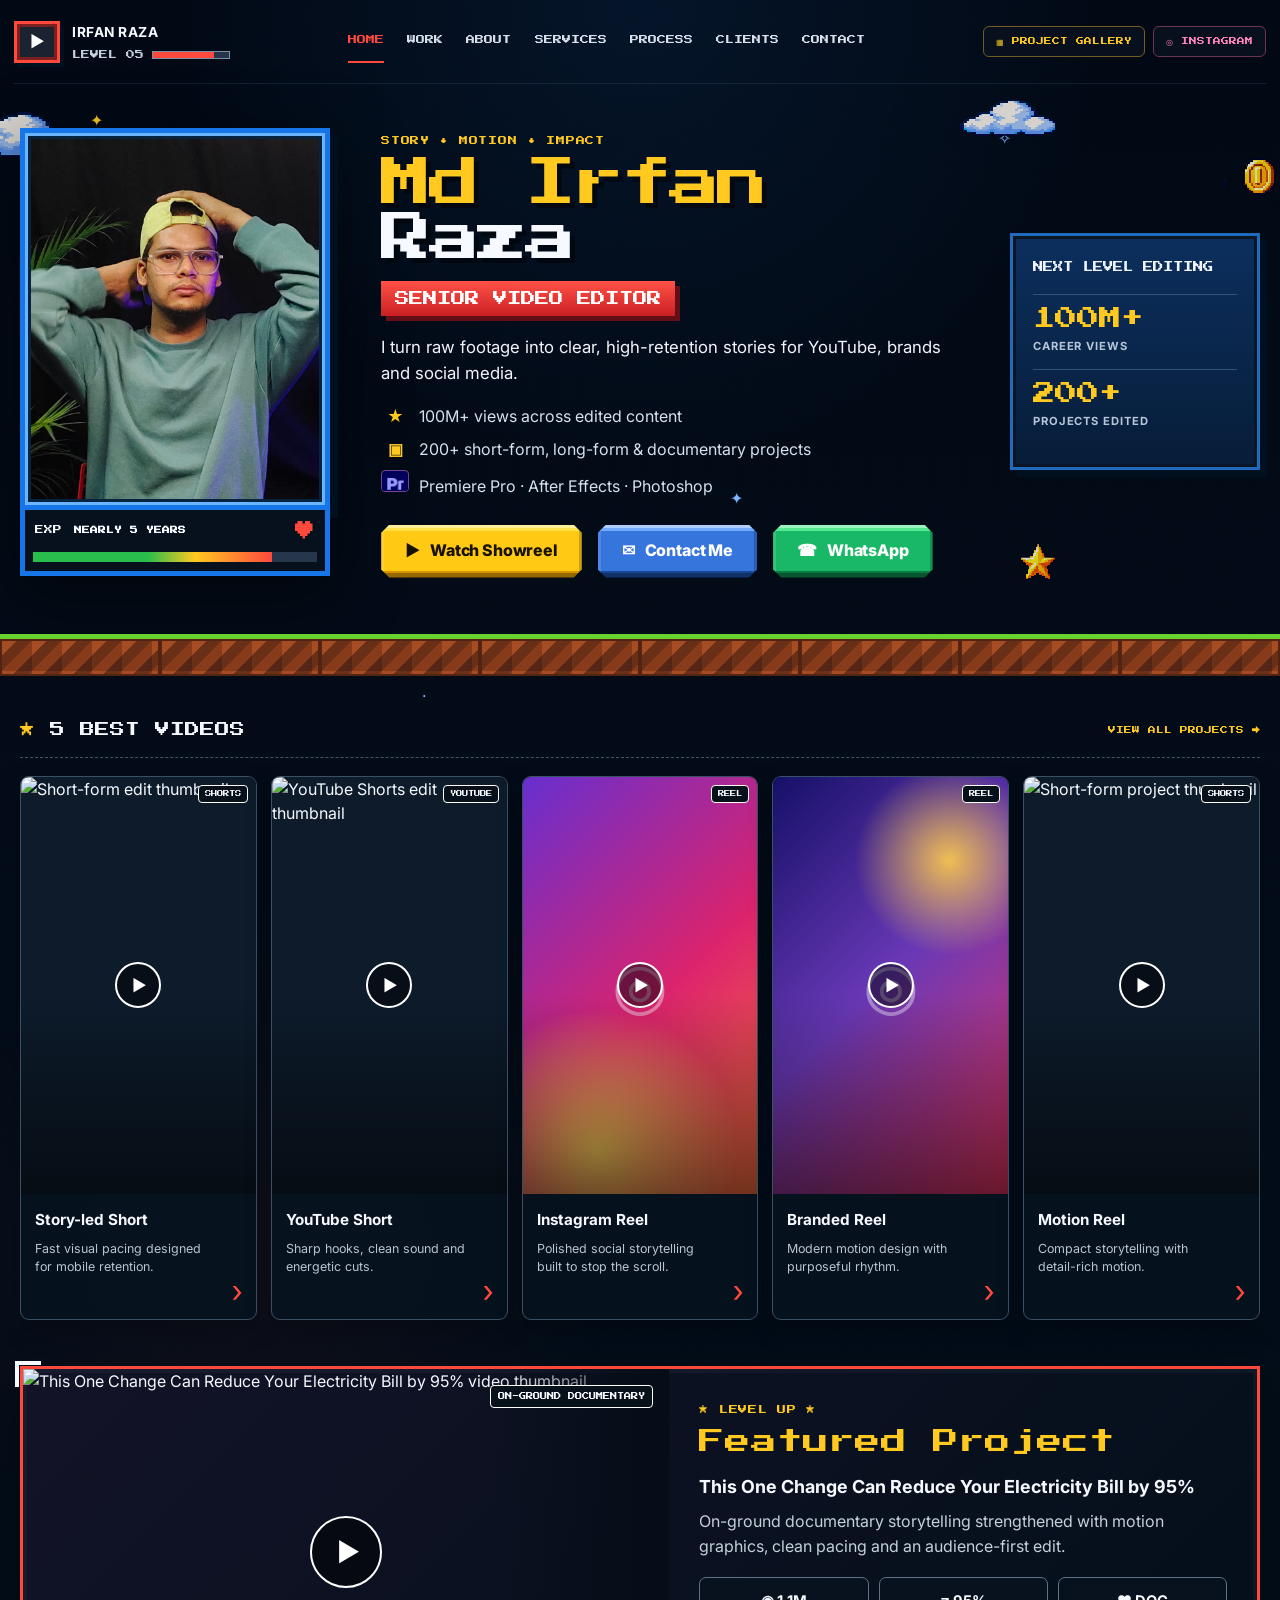
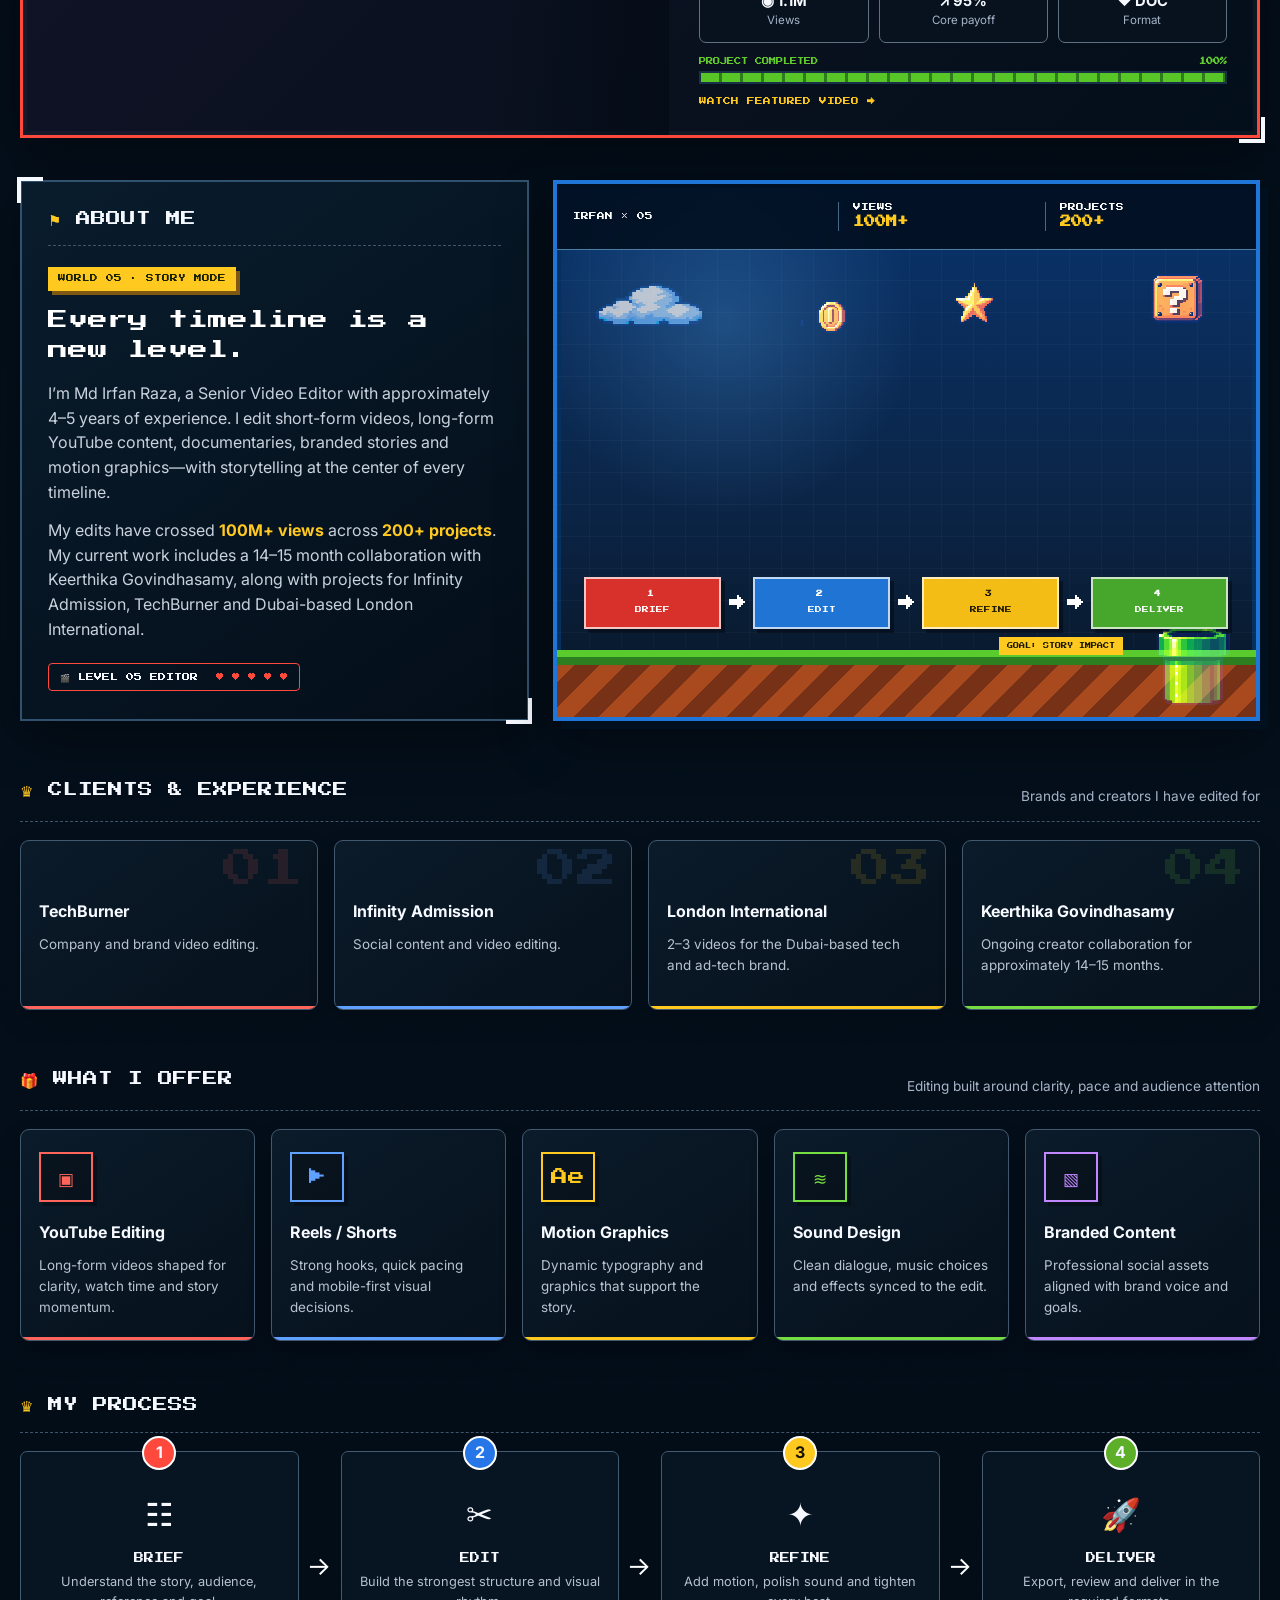
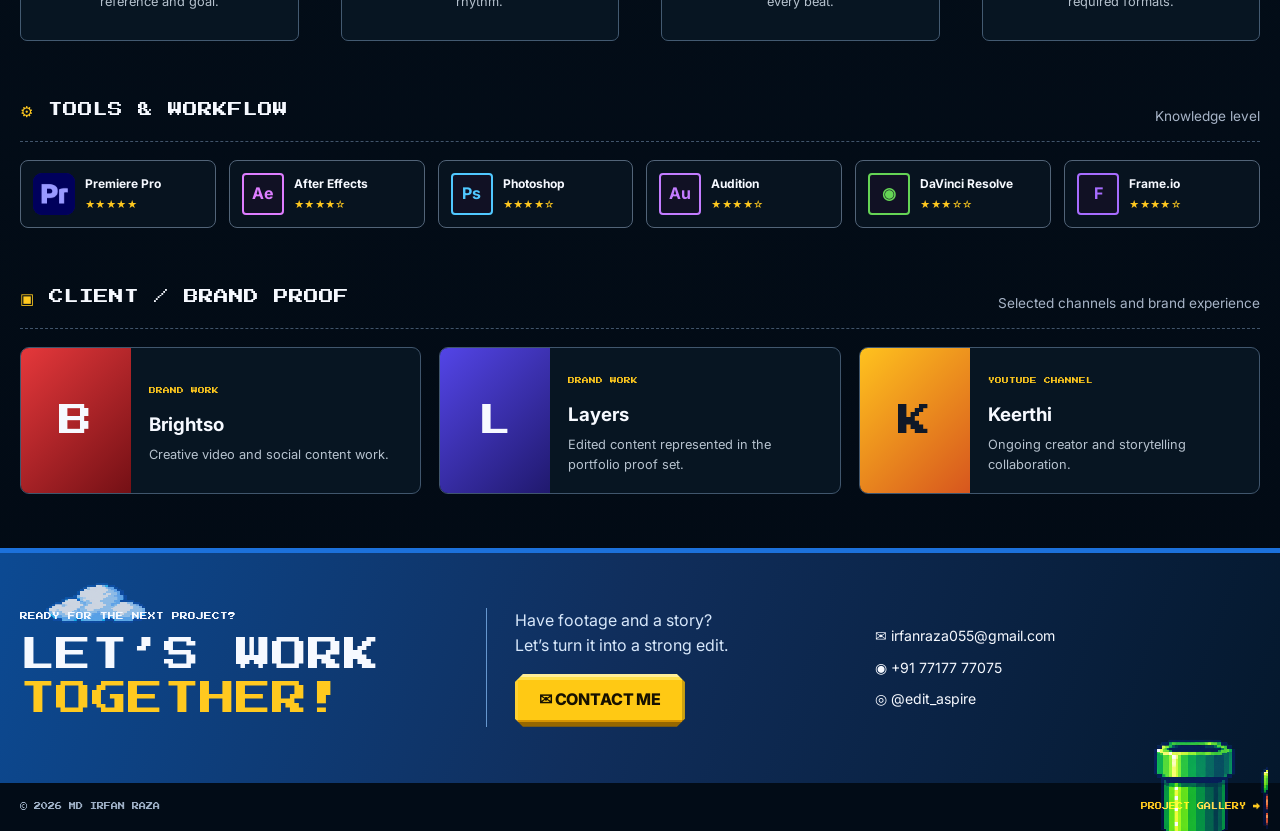
==== commit 7fb79fc3: "Add files via upload" ====
--- a/index.html
+++ b/index.html
@@ -69,6 +69,7 @@
         <div class="hero-buttons">
           <a class="pixel-button yellow" href="#work"><span>▶</span> Watch Showreel</a>
           <a class="pixel-button blue" href="mailto:irfanraza055@gmail.com"><span>✉</span> Contact Me</a>
+          <a class="pixel-button whatsapp" href="https://wa.me/917717777075" target="_blank" rel="noreferrer"><span>☎</span> WhatsApp</a>
         </div>
       </div>
 
--- a/assets/style.css
+++ b/assets/style.css
@@ -138,9 +138,13 @@
 .hero-points li .hero-pr { overflow: hidden; border: 0; border-radius: 4px; background: #100770; }
 .hero-pr img { width: 100%; height: 100%; object-fit: cover; }
 .hero-buttons { display: flex; flex-wrap: wrap; gap: 16px; }
-.pixel-button { display: inline-flex; min-height: 46px; align-items: center; justify-content: center; gap: 10px; padding: 12px 22px; border: 0; border-radius: 4px; font-weight: 800; box-shadow: 5px 5px 0 rgba(0,0,0,.35); transition: transform .18s, filter .18s; }
-.pixel-button:hover { transform: translate(-1px, -2px); filter: brightness(1.08); }.pixel-button:active { transform: translate(3px, 3px); box-shadow: 2px 2px 0 rgba(0,0,0,.35); }
-.pixel-button.yellow { color: #171100; background: var(--yellow); }.pixel-button.blue { background: linear-gradient(#5593ff, #2a58ad); border: 1px solid #78adff; }
+.pixel-button { display: inline-flex; min-height: 50px; align-items: center; justify-content: center; gap: 10px; padding: 13px 24px 15px; border: 0; border-radius: 0; font-weight: 800; letter-spacing: -.01em; clip-path: polygon(8px 0, calc(100% - 8px) 0, 100% 8px, 100% calc(100% - 8px), calc(100% - 8px) 100%, 8px 100%, 0 calc(100% - 8px), 0 8px); box-shadow: inset 0 3px 0 rgba(255,255,255,.42), inset 0 -5px 0 rgba(0,0,0,.3), inset 3px 0 0 rgba(255,255,255,.13), inset -3px 0 0 rgba(0,0,0,.2); filter: drop-shadow(5px 6px 0 rgba(0,0,0,.4)); transition: transform .16s, filter .16s; }
+.pixel-button:hover { transform: translate(-1px, -2px); filter: brightness(1.08) drop-shadow(6px 8px 0 rgba(0,0,0,.38)); }
+.pixel-button:focus-visible { outline: 3px solid #fff; outline-offset: 4px; }
+.pixel-button:active { transform: translate(3px, 4px); filter: brightness(.98) drop-shadow(2px 2px 0 rgba(0,0,0,.42)); }
+.pixel-button.yellow { color: #171100; background: linear-gradient(#ffe14d 0 12%, #ffc914 12% 86%, #d79400 86%); }
+.pixel-button.blue { color: #fff; background: linear-gradient(#72aaff 0 12%, #3676dc 12% 86%, #174796 86%); }
+.pixel-button.whatsapp { color: #fff; background: linear-gradient(#55e890 0 12%, #19b866 12% 86%, #087b43 86%); }
 
 .hero-level { border: 3px solid #216bbf; background: linear-gradient(180deg, #0c2f5e, #071d38); padding: 24px 20px; box-shadow: inset 0 0 0 3px #0a1525, 7px 7px 0 #001020; }
 .hero-level > p { margin: 0 0 18px; color: #f1f5ff; font: .65rem/1.5 var(--pixel); }
@@ -216,13 +220,13 @@
 .mario-cloud { position: absolute; z-index: 1; width: 118px; height: 74px; left: 4%; top: 84px; opacity: .72; animation: float 7s ease-in-out infinite; }
 .mario-coin { position: absolute; z-index: 2; width: 56px; height: 56px; left: 35%; top: 104px; animation: coin 2.8s ease-in-out infinite; }
 .mario-star { position: absolute; z-index: 2; width: 62px; height: 62px; left: 55%; top: 88px; animation: twinkle 1.8s steps(2) infinite; }
-.mario-question { position: absolute; z-index: 2; width: 76px; height: 76px; right: 6%; top: 82px; }
+.mario-question { position: absolute; z-index: 2; width: 76px; height: 76px; right: 6%; top: 82px; background-size: 330% 200%; }
 .mario-route { position: absolute; z-index: 4; left: 4%; right: 4%; bottom: 88px; display: grid; grid-template-columns: 1fr auto 1fr auto 1fr auto 1fr; align-items: center; gap: 8px; }
 .mario-route span { min-height: 52px; display: grid; place-items: center; padding: 8px 6px; border: 2px solid rgba(255,255,255,.72); color: white; background: #d8312c; box-shadow: 4px 4px 0 rgba(0,0,0,.36); font: .42rem/1.3 var(--pixel); }
 .mario-route span:nth-of-type(2) { background: #2074d4; }.mario-route span:nth-of-type(3) { color: #1e1900; background: #f4bd16; }.mario-route span:nth-of-type(4) { background: #47a72c; }
 .mario-route span b { margin-right: 5px; color: inherit; }.mario-route i { color: white; font: 1rem/1 var(--pixel); }
 .mario-goal { position: absolute; z-index: 3; right: 19%; bottom: 62px; padding: 6px 8px; color: #151900; background: var(--yellow); font: .38rem/1 var(--pixel); }
-.mario-pipe { position: absolute; z-index: 3; width: 106px; height: 106px; right: -10px; bottom: -15px; }
+.mario-pipe { position: absolute; z-index: 3; width: 106px; height: 106px; right: 8px; bottom: -10px; background-size: 330% 200%; }
 .mario-ground { position: absolute; z-index: 2; left: 0; right: 0; bottom: 0; height: 67px; border-top: 7px solid #59cb2c; background: repeating-linear-gradient(135deg, #a84a1e 0 18px, #773116 18px 36px); box-shadow: inset 0 8px 0 #2d7e20; }
 
 .clients-grid, .services-grid { display: grid; gap: 16px; }.clients-grid { grid-template-columns: repeat(4, 1fr); }.services-grid { grid-template-columns: repeat(5, 1fr); }
@@ -316,7 +320,7 @@
   .mario-cloud { top: 118px; left: -12px; }
   .mario-coin { top: 142px; left: 42%; }
   .mario-star { top: 120px; left: 60%; }
-  .mario-question { top: 126px; right: -6px; }
+  .mario-question { top: 126px; right: 4px; }
   .mario-route { bottom: 84px; }
   .mario-goal { right: 31%; font-size: .33rem; }
   .proof-card { grid-template-columns: 88px 1fr; }.proof-art { font-size: 1.6rem; }
